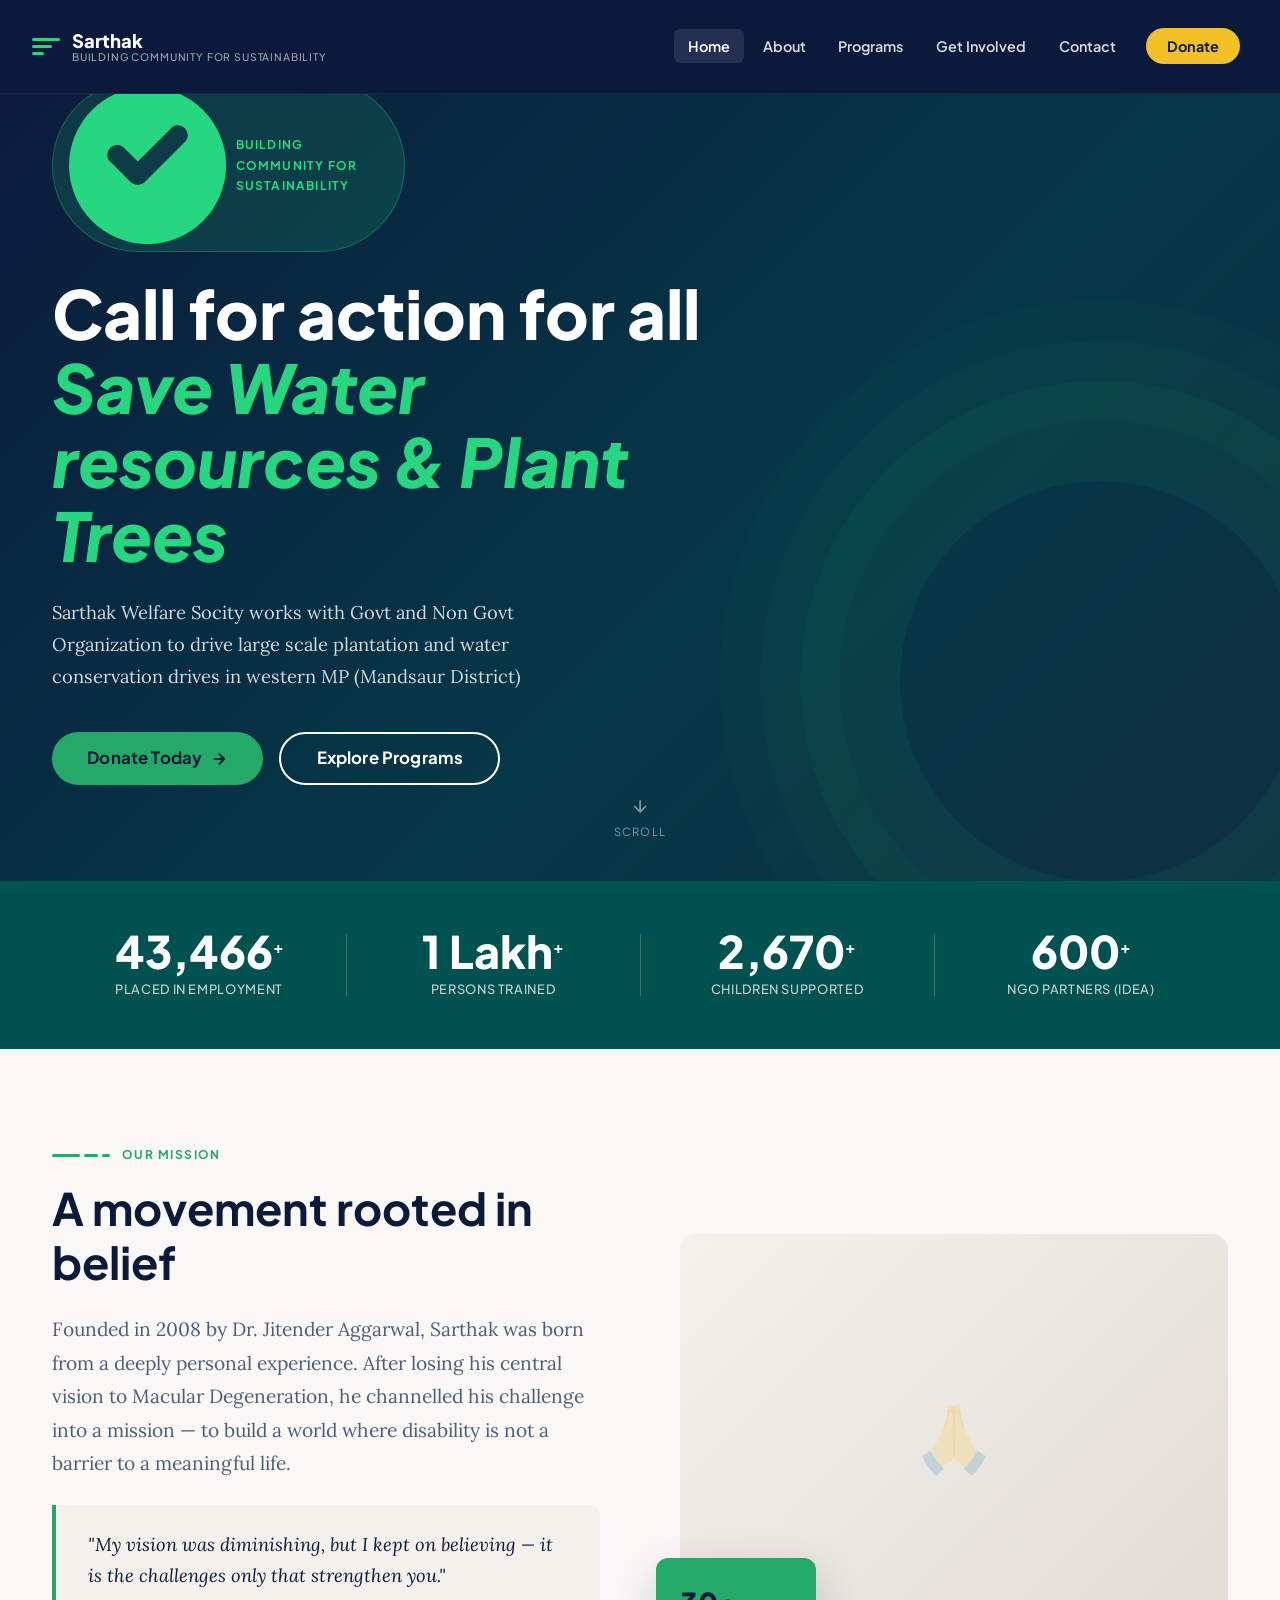
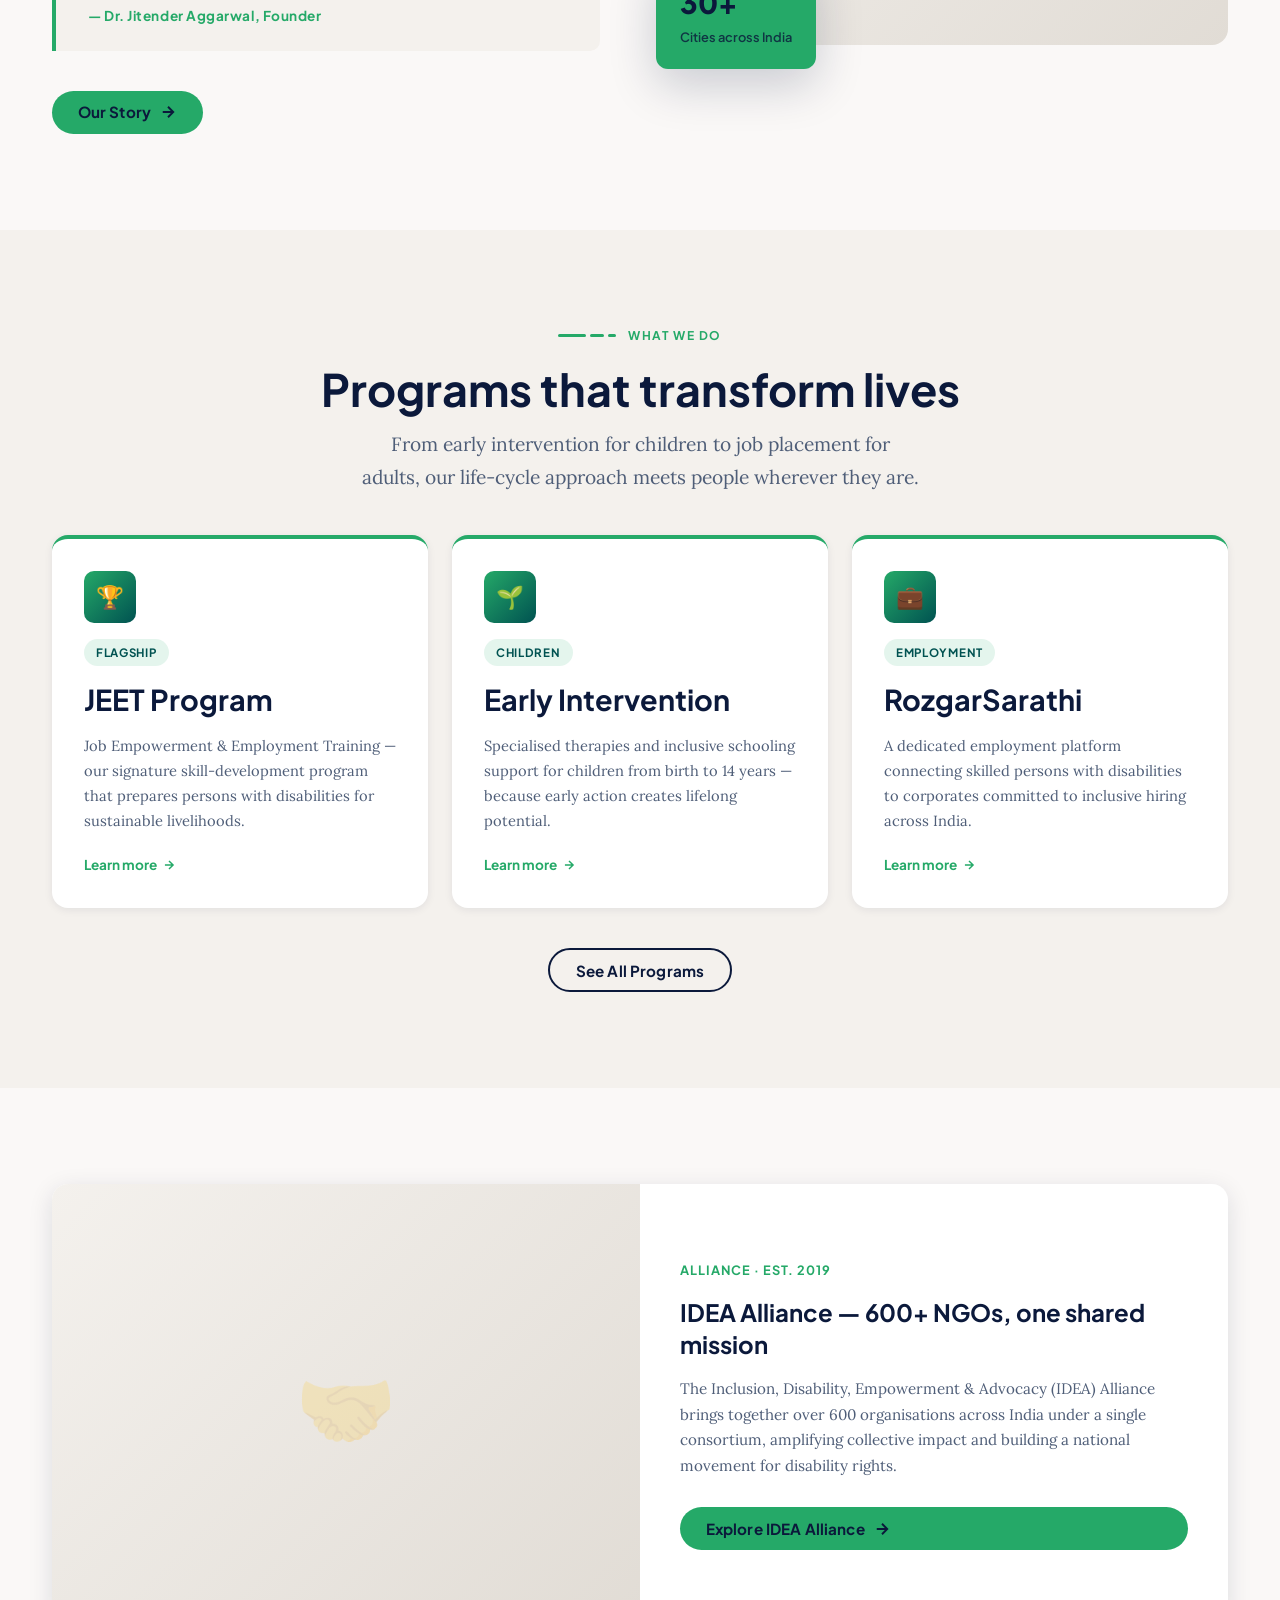
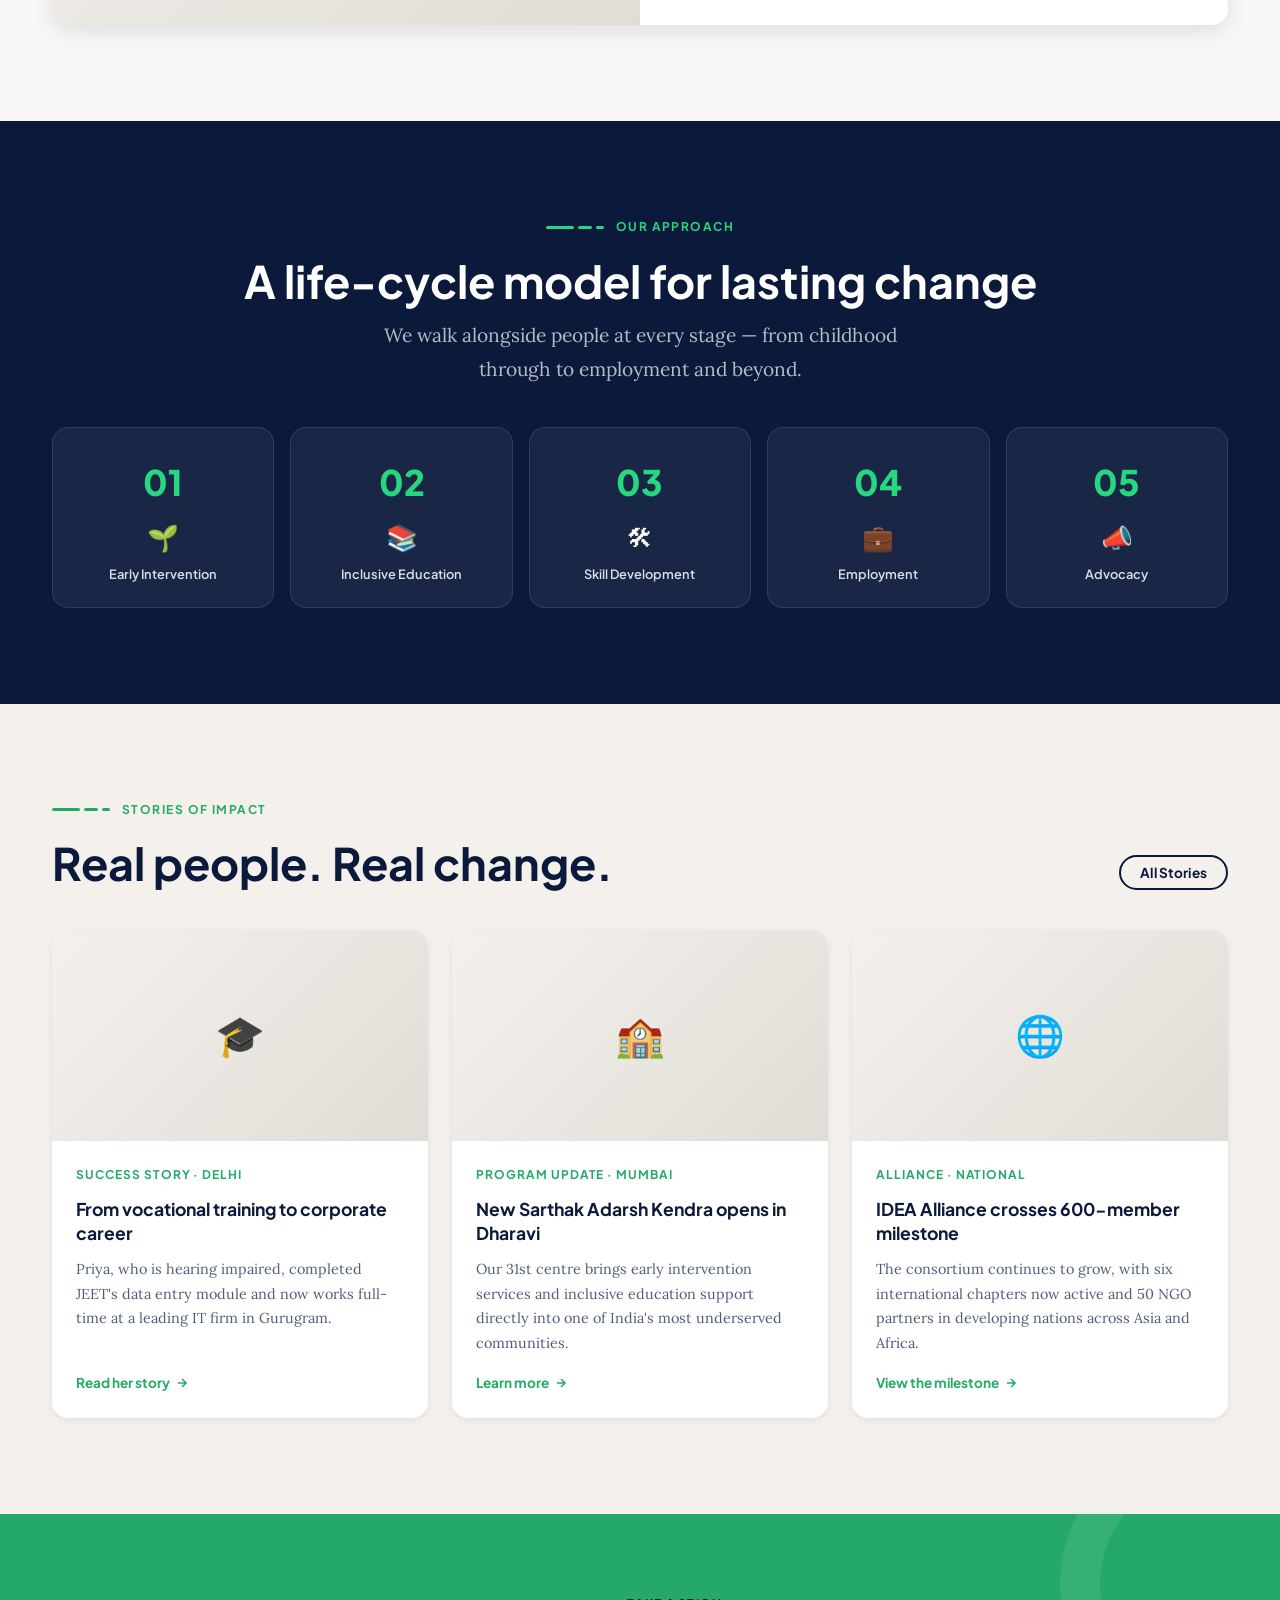
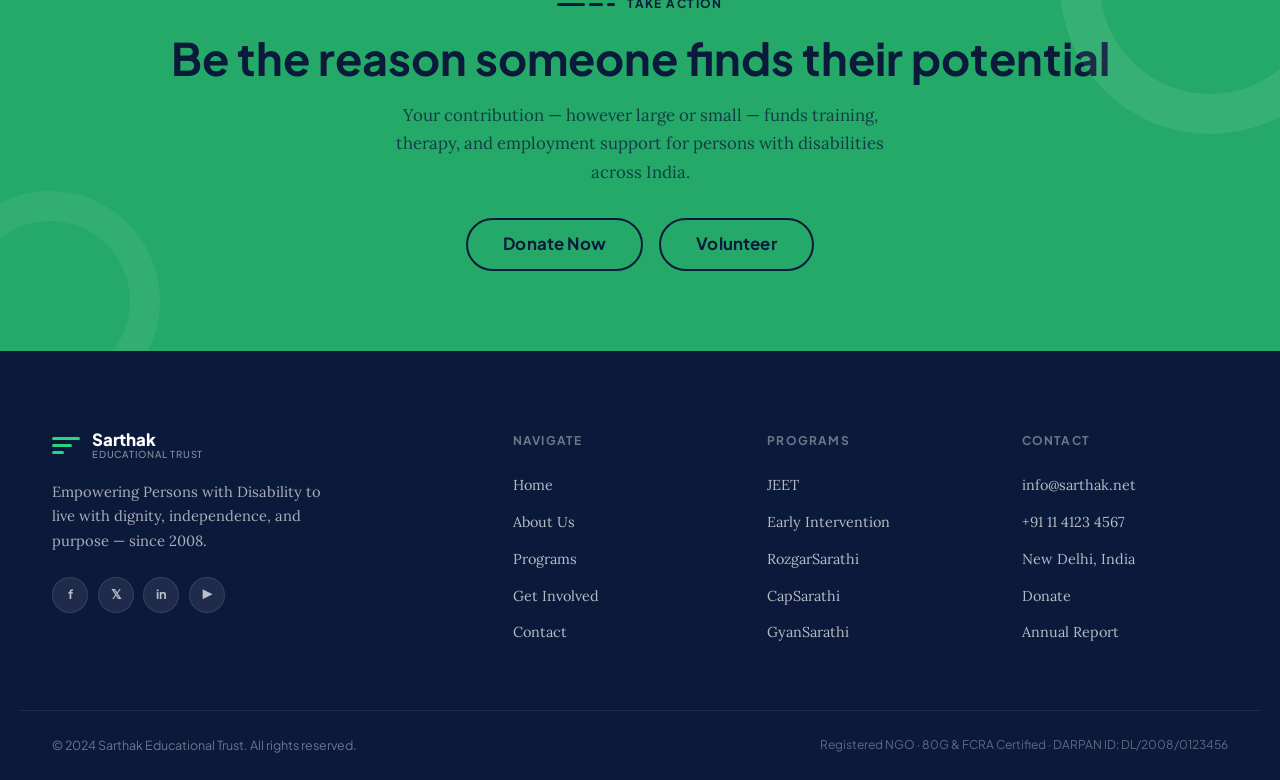
==== index.html @ f3a006eb "Add files via upload" ====
<!DOCTYPE html>
<html lang="en">
<head>
  <meta charset="UTF-8" />
  <meta name="viewport" content="width=device-width, initial-scale=1.0" />
  <title>Building Community for Sustainability</title>
  <link rel="stylesheet" href="styles.css" />
</head>
<body>

<!-- ══════════════════════════════════════════════════════
     NAVIGATION
══════════════════════════════════════════════════════ -->
<nav class="nav">
  <div class="nav__inner">
    <a href="index.html" class="nav__logo">
      <div class="nav__logo-icon">
        <span></span><span></span><span></span>
      </div>
      <div class="nav__logo-text">
        Sarthak
        <small>Building Community for Sustainability</small>
      </div>
    </a>

    <ul class="nav__links">
      <li><a href="index.html" class="active">Home</a></li>
      <li><a href="about.html">About</a></li>
      <li><a href="programs.html">Programs</a></li>
      <li><a href="get-involved.html">Get Involved</a></li>
      <li><a href="contact.html">Contact</a></li>
      <li><a href="get-involved.html" class="nav__donate">Donate</a></li>
    </ul>

    <button class="nav__toggle" id="nav-toggle" aria-label="Open menu">
      <span></span><span></span><span></span>
    </button>
  </div>
</nav>

<!-- Mobile drawer -->
<div class="nav__drawer" id="nav-drawer">
  <a href="index.html">Home</a>
  <a href="about.html">About</a>
  <a href="programs.html">Programs</a>
  <a href="get-involved.html">Get Involved</a>
  <a href="contact.html">Contact</a>
  <a href="get-involved.html" class="btn--yellow btn">Donate Now</a>
</div>

<!-- ══════════════════════════════════════════════════════
     HERO
══════════════════════════════════════════════════════ -->
<section class="hero">
  <div class="hero__bg" style="background-image: url('https://images.unsplash.com/photo-1509099836639-18ba1795216d?w=1600&auto=format');"></div>
  <div class="hero__overlay"></div>
  <div class="hero__topo"></div>

  <div class="hero__content">
    <div class="hero__eyebrow">
      <svg viewBox="0 0 16 16" fill="currentColor"><path d="M8 0a8 8 0 100 16A8 8 0 008 0zm3.7 5.7l-4 4a1 1 0 01-1.4 0l-2-2a1 1 0 111.4-1.4L7 7.6l3.3-3.3a1 1 0 111.4 1.4z"/></svg>
      Building Community for Sustainability
    </div>
    <h1 class="hero__title">
      Call for action for all 
      <em>Save Water resources &amp; Plant Trees</em>
    </h1>
    <p class="hero__sub">
      Sarthak Welfare Socity works with Govt and Non Govt Organization to drive large scale plantation and water conservation drives in western MP (Mandsaur District) 
    </p>
    <div class="hero__actions">
      <a href="get-involved.html" class="btn btn--green btn--lg">
        Donate Today
        <svg viewBox="0 0 24 24" fill="none" stroke="currentColor" stroke-width="2.5"><path d="M5 12h14M12 5l7 7-7 7"/></svg>
      </a>
      <a href="programs.html" class="btn btn--outline btn--lg">Explore Programs</a>
    </div>
  </div>

  <div class="hero__scroll">
    <svg viewBox="0 0 24 24" fill="none" stroke="currentColor" stroke-width="2"><path d="M12 5v14M5 12l7 7 7-7"/></svg>
    Scroll
  </div>
</section>

<!-- ══════════════════════════════════════════════════════
     STATS BAR
══════════════════════════════════════════════════════ -->
<div class="stats-bar">
  <div class="stats-bar__inner">
    <div class="stat">
      <div class="stat__num">43,466<sup>+</sup></div>
      <div class="stat__label">Placed in Employment</div>
    </div>
    <div class="stat">
      <div class="stat__num">1 Lakh<sup>+</sup></div>
      <div class="stat__label">Persons Trained</div>
    </div>
    <div class="stat">
      <div class="stat__num">2,670<sup>+</sup></div>
      <div class="stat__label">Children Supported</div>
    </div>
    <div class="stat">
      <div class="stat__num">600<sup>+</sup></div>
      <div class="stat__label">NGO Partners (IDEA)</div>
    </div>
  </div>
</div>

<!-- ══════════════════════════════════════════════════════
     MISSION INTRO
══════════════════════════════════════════════════════ -->
<section class="section section--cream">
  <div class="container">
    <div style="display:grid; grid-template-columns: 1fr 1fr; gap: 5rem; align-items: center;">
      <div>
        <div class="sec-label">
          <div class="sec-label__line"><span></span><span></span><span></span></div>
          <span class="sec-label__text">Our Mission</span>
        </div>
        <h2>A movement rooted in belief</h2>
        <p class="lead mt-md">
          Founded in 2008 by Dr. Jitender Aggarwal, Sarthak was born from a deeply personal experience. After losing his central vision to Macular Degeneration, he channelled his challenge into a mission — to build a world where disability is not a barrier to a meaningful life.
        </p>
        <blockquote class="blockquote mt-md">
          "My vision was diminishing, but I kept on believing — it is the challenges only that strengthen you."
          <cite>— Dr. Jitender Aggarwal, Founder</cite>
        </blockquote>
        <a href="about.html" class="btn btn--green mt-lg">
          Our Story
          <svg viewBox="0 0 24 24" fill="none" stroke="currentColor" stroke-width="2.5"><path d="M5 12h14M12 5l7 7-7 7"/></svg>
        </a>
      </div>

      <div style="position:relative;">
        <div class="img-placeholder" style="aspect-ratio:4/3; border-radius:16px; font-size:4rem;">🙏</div>
        <div style="position:absolute; bottom:-1.5rem; left:-1.5rem; background:var(--green); border-radius:12px; padding:1.25rem 1.5rem; box-shadow:var(--shadow-lg); max-width:220px;">
          <div style="font-family:var(--font-head); font-size:1.8rem; font-weight:800; color:var(--navy);">30+</div>
          <div style="font-family:var(--font-head); font-size:.8rem; font-weight:600; color:var(--navy); opacity:.8;">Cities across India</div>
        </div>
      </div>
    </div>
  </div>
</section>

<!-- ══════════════════════════════════════════════════════
     FEATURED PROGRAMS
══════════════════════════════════════════════════════ -->
<section class="section section--warm">
  <div class="container">
    <div class="text-center mb-lg">
      <div class="sec-label" style="justify-content:center;">
        <div class="sec-label__line"><span></span><span></span><span></span></div>
        <span class="sec-label__text">What We Do</span>
      </div>
      <h2>Programs that transform lives</h2>
      <p class="lead mt-sm" style="max-width:560px; margin-inline:auto;">
        From early intervention for children to job placement for adults, our life-cycle approach meets people wherever they are.
      </p>
    </div>

    <div class="card-grid">
      <div class="prog-card">
        <div class="prog-card__icon">🏆</div>
        <div class="prog-card__tag">Flagship</div>
        <h3>JEET Program</h3>
        <p style="font-size:.92rem; color:var(--text-muted);">Job Empowerment &amp; Employment Training — our signature skill-development program that prepares persons with disabilities for sustainable livelihoods.</p>
        <a href="programs.html#jeet" class="card__link">
          Learn more
          <svg viewBox="0 0 24 24" fill="none" stroke="currentColor" stroke-width="2.5"><path d="M5 12h14M12 5l7 7-7 7"/></svg>
        </a>
      </div>

      <div class="prog-card">
        <div class="prog-card__icon">🌱</div>
        <div class="prog-card__tag">Children</div>
        <h3>Early Intervention</h3>
        <p style="font-size:.92rem; color:var(--text-muted);">Specialised therapies and inclusive schooling support for children from birth to 14 years — because early action creates lifelong potential.</p>
        <a href="programs.html#early" class="card__link">
          Learn more
          <svg viewBox="0 0 24 24" fill="none" stroke="currentColor" stroke-width="2.5"><path d="M5 12h14M12 5l7 7-7 7"/></svg>
        </a>
      </div>

      <div class="prog-card">
        <div class="prog-card__icon">💼</div>
        <div class="prog-card__tag">Employment</div>
        <h3>RozgarSarathi</h3>
        <p style="font-size:.92rem; color:var(--text-muted);">A dedicated employment platform connecting skilled persons with disabilities to corporates committed to inclusive hiring across India.</p>
        <a href="programs.html#rozgar" class="card__link">
          Learn more
          <svg viewBox="0 0 24 24" fill="none" stroke="currentColor" stroke-width="2.5"><path d="M5 12h14M12 5l7 7-7 7"/></svg>
        </a>
      </div>
    </div>

    <div class="text-center mt-lg">
      <a href="programs.html" class="btn btn--outline-navy">See All Programs</a>
    </div>
  </div>
</section>

<!-- ══════════════════════════════════════════════════════
     FEATURE ARTICLE — IDEA ALLIANCE
══════════════════════════════════════════════════════ -->
<section class="section section--cream">
  <div class="container">
    <div class="article-feat">
      <div class="img-placeholder article-feat__img" style="min-height:320px; font-size:5rem;">🤝</div>
      <div class="article-feat__body">
        <div class="article-feat__date">Alliance · Est. 2019</div>
        <h2 class="article-feat__title">IDEA Alliance — 600+ NGOs, one shared mission</h2>
        <p class="article-feat__excerpt">The Inclusion, Disability, Empowerment &amp; Advocacy (IDEA) Alliance brings together over 600 organisations across India under a single consortium, amplifying collective impact and building a national movement for disability rights.</p>
        <a href="about.html#idea" class="btn btn--green mt-sm">
          Explore IDEA Alliance
          <svg viewBox="0 0 24 24" fill="none" stroke="currentColor" stroke-width="2.5"><path d="M5 12h14M12 5l7 7-7 7"/></svg>
        </a>
      </div>
    </div>
  </div>
</section>

<!-- ══════════════════════════════════════════════════════
     IMPACT PILLARS (dark navy)
══════════════════════════════════════════════════════ -->
<section class="section section--navy">
  <div class="container">
    <div class="text-center mb-lg">
      <div class="sec-label" style="justify-content:center;">
        <div class="sec-label__line"><span></span><span></span><span></span></div>
        <span class="sec-label__text">Our Approach</span>
      </div>
      <h2 style="color:var(--white);">A life-cycle model for lasting change</h2>
      <p class="lead mt-sm" style="color:rgba(255,255,255,.7); max-width:560px; margin-inline:auto;">We walk alongside people at every stage — from childhood through to employment and beyond.</p>
    </div>

    <div class="pillar-grid">
      <div class="pillar">
        <div class="pillar__num">01</div>
        <div style="font-size:1.6rem; margin:.3rem 0;">🌱</div>
        <div class="pillar__label">Early Intervention</div>
      </div>
      <div class="pillar">
        <div class="pillar__num">02</div>
        <div style="font-size:1.6rem; margin:.3rem 0;">📚</div>
        <div class="pillar__label">Inclusive Education</div>
      </div>
      <div class="pillar">
        <div class="pillar__num">03</div>
        <div style="font-size:1.6rem; margin:.3rem 0;">🛠</div>
        <div class="pillar__label">Skill Development</div>
      </div>
      <div class="pillar">
        <div class="pillar__num">04</div>
        <div style="font-size:1.6rem; margin:.3rem 0;">💼</div>
        <div class="pillar__label">Employment</div>
      </div>
      <div class="pillar">
        <div class="pillar__num">05</div>
        <div style="font-size:1.6rem; margin:.3rem 0;">📣</div>
        <div class="pillar__label">Advocacy</div>
      </div>
    </div>
  </div>
</section>

<!-- ══════════════════════════════════════════════════════
     STORIES
══════════════════════════════════════════════════════ -->
<section class="section section--warm">
  <div class="container">
    <div style="display:flex; align-items:flex-end; justify-content:space-between; gap:1rem; flex-wrap:wrap; margin-bottom:2.5rem;">
      <div>
        <div class="sec-label">
          <div class="sec-label__line"><span></span><span></span><span></span></div>
          <span class="sec-label__text">Stories of Impact</span>
        </div>
        <h2>Real people. Real change.</h2>
      </div>
      <a href="#" class="btn btn--outline-navy btn--sm">All Stories</a>
    </div>

    <div class="card-grid">
      <article class="card">
        <div class="card__img--placeholder card__img">🎓</div>
        <div class="card__body">
          <div class="card__date">Success Story · Delhi</div>
          <h3 class="card__title">From vocational training to corporate career</h3>
          <p class="card__excerpt">Priya, who is hearing impaired, completed JEET's data entry module and now works full-time at a leading IT firm in Gurugram.</p>
          <a href="#" class="card__link">Read her story <svg viewBox="0 0 24 24" fill="none" stroke="currentColor" stroke-width="2.5"><path d="M5 12h14M12 5l7 7-7 7"/></svg></a>
        </div>
      </article>

      <article class="card">
        <div class="card__img--placeholder card__img">🏫</div>
        <div class="card__body">
          <div class="card__date">Program Update · Mumbai</div>
          <h3 class="card__title">New Sarthak Adarsh Kendra opens in Dharavi</h3>
          <p class="card__excerpt">Our 31st centre brings early intervention services and inclusive education support directly into one of India's most underserved communities.</p>
          <a href="#" class="card__link">Learn more <svg viewBox="0 0 24 24" fill="none" stroke="currentColor" stroke-width="2.5"><path d="M5 12h14M12 5l7 7-7 7"/></svg></a>
        </div>
      </article>

      <article class="card">
        <div class="card__img--placeholder card__img">🌐</div>
        <div class="card__body">
          <div class="card__date">Alliance · National</div>
          <h3 class="card__title">IDEA Alliance crosses 600-member milestone</h3>
          <p class="card__excerpt">The consortium continues to grow, with six international chapters now active and 50 NGO partners in developing nations across Asia and Africa.</p>
          <a href="#" class="card__link">View the milestone <svg viewBox="0 0 24 24" fill="none" stroke="currentColor" stroke-width="2.5"><path d="M5 12h14M12 5l7 7-7 7"/></svg></a>
        </div>
      </article>
    </div>
  </div>
</section>

<!-- ══════════════════════════════════════════════════════
     CTA BAND
══════════════════════════════════════════════════════ -->
<section class="cta-band">
  <div class="container text-center">
    <div class="sec-label" style="justify-content:center; margin-bottom:1rem;">
      <div class="sec-label__line"><span style="background:var(--navy);"></span><span style="background:var(--navy);"></span><span style="background:var(--navy);"></span></div>
      <span class="sec-label__text" style="color:var(--navy);">Take Action</span>
    </div>
    <h2>Be the reason someone finds their potential</h2>
    <p>Your contribution — however large or small — funds training, therapy, and employment support for persons with disabilities across India.</p>
    <div style="display:flex; gap:1rem; justify-content:center; flex-wrap:wrap; margin-top:2rem;">
      <a href="get-involved.html" class="btn btn--outline-navy btn--lg">Donate Now</a>
      <a href="get-involved.html#volunteer" class="btn btn--outline-navy btn--lg">Volunteer</a>
    </div>
  </div>
</section>

<!-- ══════════════════════════════════════════════════════
     FOOTER
══════════════════════════════════════════════════════ -->
<footer class="footer">
  <div class="footer__grid">
    <div class="footer__brand">
      <div class="footer__brand-logo">
        <div class="icon"><span></span><span></span><span></span></div>
        <div class="name">Sarthak <small>Educational Trust</small></div>
      </div>
      <p class="footer__tagline">Empowering Persons with Disability to live with dignity, independence, and purpose — since 2008.</p>
      <div class="footer__socials">
        <a href="#" class="footer__social" aria-label="Facebook">f</a>
        <a href="#" class="footer__social" aria-label="Twitter">𝕏</a>
        <a href="#" class="footer__social" aria-label="Instagram">in</a>
        <a href="#" class="footer__social" aria-label="YouTube">▶</a>
      </div>
    </div>
    <div>
      <div class="footer__col-title">Navigate</div>
      <ul class="footer__links">
        <li><a href="index.html">Home</a></li>
        <li><a href="about.html">About Us</a></li>
        <li><a href="programs.html">Programs</a></li>
        <li><a href="get-involved.html">Get Involved</a></li>
        <li><a href="contact.html">Contact</a></li>
      </ul>
    </div>
    <div>
      <div class="footer__col-title">Programs</div>
      <ul class="footer__links">
        <li><a href="programs.html#jeet">JEET</a></li>
        <li><a href="programs.html#early">Early Intervention</a></li>
        <li><a href="programs.html#rozgar">RozgarSarathi</a></li>
        <li><a href="programs.html#cap">CapSarathi</a></li>
        <li><a href="programs.html#gyan">GyanSarathi</a></li>
      </ul>
    </div>
    <div>
      <div class="footer__col-title">Contact</div>
      <ul class="footer__links">
        <li><a href="mailto:info@sarthak.net">info@sarthak.net</a></li>
        <li><a href="tel:+911141234567">+91 11 4123 4567</a></li>
        <li><a href="#">New Delhi, India</a></li>
        <li><a href="get-involved.html">Donate</a></li>
        <li><a href="#">Annual Report</a></li>
      </ul>
    </div>
  </div>
  <div class="footer__bottom">
    <div class="footer__copy">© 2024 Sarthak Educational Trust. All rights reserved.</div>
    <div class="footer__reg">Registered NGO · 80G &amp; FCRA Certified · DARPAN ID: DL/2008/0123456</div>
  </div>
</footer>

<button id="scroll-top" aria-label="Scroll to top">
  <svg viewBox="0 0 24 24" fill="none" stroke="currentColor" stroke-width="2.5"><path d="M12 19V5M5 12l7-7 7 7"/></svg>
</button>

<script>
  const toggle = document.getElementById('nav-toggle');
  const drawer = document.getElementById('nav-drawer');
  toggle.addEventListener('click', () => drawer.classList.toggle('open'));

  const scrollBtn = document.getElementById('scroll-top');
  window.addEventListener('scroll', () => scrollBtn.classList.toggle('visible', window.scrollY > 400));
  scrollBtn.addEventListener('click', () => window.scrollTo({ top: 0, behavior: 'smooth' }));

  document.querySelectorAll('.amount-chip').forEach(chip => {
    chip.addEventListener('click', () => {
      document.querySelectorAll('.amount-chip').forEach(c => c.classList.remove('active'));
      chip.classList.add('active');
    });
  });
  document.querySelectorAll('.accordion__trigger').forEach(trigger => {
    trigger.addEventListener('click', () => {
      const body = trigger.nextElementSibling;
      trigger.classList.toggle('open');
      body.classList.toggle('open');
    });
  });
</script>
</body>
</html>
---- styles.css ----
/* ================================================================
   SARTHAK — GLOBAL STYLESHEET
   Visual identity captured from americanforests.org (live extraction)
   Exact hex values, typography, spacing, and component patterns.
================================================================ */

@import url('https://fonts.googleapis.com/css2?family=Plus+Jakarta+Sans:ital,wght@0,300;0,400;0,500;0,600;0,700;0,800;1,400&family=Lora:ital,wght@0,400;0,500;0,600;1,400;1,500&display=swap');

/* ── Design tokens ───────────────────────────────────────────── */
:root {
  --navy:         #0B193B;   /* nav bg, headings, footer */
  --navy-90:      rgba(11,25,59,.9);
  --navy-60:      rgba(11,25,59,.6);
  --teal:         #005251;   /* section accents */
  --green:        #25A968;   /* primary CTA buttons */
  --green-bright: #26D780;   /* logo chevrons, accent lines */
  --green-dark:   #1a8050;
  --yellow:       #F2C127;   /* Donate/highlight button */
  --yellow-dark:  #d9a91e;
  --cream:        #FAF8F7;   /* page background */
  --cream-warm:   #F4F1ED;   /* alternate section bg */
  --gray-warm:    #E1DCD5;   /* borders, dividers */
  --white:        #FFFFFF;
  --text:         #0B193B;
  --text-muted:   #4f5e78;

  --font-head: 'Plus Jakarta Sans', sans-serif;
  --font-body: 'Lora', serif;

  --nav-h:   94px;
  --max-w:   1240px;
  --r-pill:  9999px;
  --r-lg:    16px;
  --r-md:    10px;
  --r-sm:    6px;

  --shadow-sm: 0 2px 8px rgba(11,25,59,.08);
  --shadow-md: 0 6px 24px rgba(11,25,59,.12);
  --shadow-lg: 0 16px 48px rgba(11,25,59,.20);

  --ease: all .22s ease;
}

/* ── Reset ───────────────────────────────────────────────────── */
*, *::before, *::after { box-sizing: border-box; margin: 0; padding: 0; }
html { scroll-behavior: smooth; font-size: 16px; }
body {
  font-family: var(--font-body);
  background: var(--cream);
  color: var(--text);
  line-height: 1.7;
  overflow-x: hidden;
}
img { display: block; max-width: 100%; height: auto; }
a { color: inherit; text-decoration: none; }
ul { list-style: none; }
button { cursor: pointer; border: none; background: none; font-family: inherit; }

/* ── Typography ──────────────────────────────────────────────── */
h1,h2,h3,h4,h5,h6 {
  font-family: var(--font-head);
  font-weight: 700;
  line-height: 1.2;
  color: var(--navy);
}
h1 { font-size: clamp(2.2rem, 5vw, 3.8rem); }
h2 { font-size: clamp(1.8rem, 3.5vw, 2.8rem); }
h3 { font-size: clamp(1.3rem, 2.5vw, 1.8rem); }
h4 { font-size: 1.2rem; }
p  { font-size: 1.05rem; }

.lead {
  font-family: var(--font-body);
  font-size: 1.2rem;
  line-height: 1.75;
  color: var(--text-muted);
}

/* ── Layout helpers ──────────────────────────────────────────── */
.container {
  width: 100%;
  max-width: var(--max-w);
  margin-inline: auto;
  padding-inline: 2rem;
}
.section { padding-block: 6rem; }
.section--cream  { background: var(--cream); }
.section--warm   { background: var(--cream-warm); }
.section--navy   { background: var(--navy); color: var(--white); }
.section--teal   { background: var(--teal); color: var(--white); }

/* ── Section heading (americanforests.org signature style) ────── */
.sec-label {
  display: flex;
  align-items: center;
  gap: .75rem;
  margin-bottom: 1rem;
}
.sec-label__line {
  display: flex;
  align-items: center;
  gap: 4px;
}
.sec-label__line span {
  display: block;
  height: 3px;
  border-radius: 2px;
  background: var(--green);
}
.sec-label__line span:nth-child(1) { width: 28px; }
.sec-label__line span:nth-child(2) { width: 14px; }
.sec-label__line span:nth-child(3) { width: 8px;  }
.sec-label__icon {
  width: 20px;
  height: 20px;
  flex-shrink: 0;
}
.sec-label__text {
  font-family: var(--font-head);
  font-size: .75rem;
  font-weight: 700;
  letter-spacing: .12em;
  text-transform: uppercase;
  color: var(--green);
}
.section--navy .sec-label__text,
.section--teal .sec-label__text { color: var(--green-bright); }
.section--navy .sec-label__line span,
.section--teal .sec-label__line span { background: var(--green-bright); }

/* ── Buttons ─────────────────────────────────────────────────── */
.btn {
  display: inline-flex;
  align-items: center;
  gap: .5rem;
  padding: .78rem 1.6rem;
  border-radius: var(--r-pill);
  font-family: var(--font-head);
  font-size: .95rem;
  font-weight: 700;
  line-height: 1;
  letter-spacing: .01em;
  transition: var(--ease);
  white-space: nowrap;
}
.btn--green {
  background: var(--green);
  color: var(--navy);
}
.btn--green:hover { background: var(--green-dark); color: var(--white); }

.btn--yellow {
  background: var(--yellow);
  color: var(--navy);
}
.btn--yellow:hover { background: var(--yellow-dark); }

.btn--outline {
  background: transparent;
  color: var(--white);
  border: 2px solid var(--white);
}
.btn--outline:hover { background: var(--white); color: var(--navy); }

.btn--outline-navy {
  background: transparent;
  color: var(--navy);
  border: 2px solid var(--navy);
}
.btn--outline-navy:hover { background: var(--navy); color: var(--white); }

.btn--lg { padding: 1rem 2.2rem; font-size: 1.05rem; }
.btn--sm { padding: .55rem 1.2rem; font-size: .85rem; }

.btn svg { width: 18px; height: 18px; flex-shrink: 0; }

/* ── Navigation ──────────────────────────────────────────────── */
.nav {
  position: fixed;
  top: 0; left: 0; right: 0;
  z-index: 1000;
  background: var(--navy);
  height: var(--nav-h);
  display: flex;
  align-items: center;
  padding: 0 2.5rem 0 2rem;
  border-bottom: 1px solid rgba(255,255,255,.06);
}
.nav__inner {
  display: flex;
  align-items: center;
  justify-content: space-between;
  width: 100%;
  max-width: var(--max-w);
  margin-inline: auto;
}
/* Logo */
.nav__logo {
  display: flex;
  align-items: center;
  gap: .75rem;
  text-decoration: none;
}
.nav__logo-icon {
  display: flex;
  flex-direction: column;
  gap: 4px;
}
.nav__logo-icon span {
  display: block;
  height: 3px;
  background: var(--green-bright);
  border-radius: 2px;
  transition: var(--ease);
}
.nav__logo-icon span:nth-child(1) { width: 28px; }
.nav__logo-icon span:nth-child(2) { width: 20px; }
.nav__logo-icon span:nth-child(3) { width: 12px; }
.nav__logo:hover .nav__logo-icon span { background: var(--yellow); }
.nav__logo-text {
  font-family: var(--font-head);
  font-weight: 800;
  font-size: 1.15rem;
  color: var(--white);
  line-height: 1.1;
}
.nav__logo-text small {
  display: block;
  font-size: .65rem;
  font-weight: 500;
  letter-spacing: .08em;
  text-transform: uppercase;
  color: rgba(255,255,255,.6);
}
/* Nav links */
.nav__links {
  display: flex;
  align-items: center;
  gap: .25rem;
}
.nav__links a {
  font-family: var(--font-head);
  font-size: .9rem;
  font-weight: 600;
  color: rgba(255,255,255,.85);
  padding: .5rem .9rem;
  border-radius: var(--r-sm);
  transition: var(--ease);
}
.nav__links a:hover,
.nav__links a.active { color: var(--white); background: rgba(255,255,255,.1); }

.nav__donate {
  background: var(--yellow) !important;
  color: var(--navy) !important;
  border-radius: var(--r-pill) !important;
  padding: .55rem 1.3rem !important;
  font-weight: 700 !important;
  margin-left: .75rem;
}
.nav__donate:hover { background: var(--yellow-dark) !important; }

/* Hamburger */
.nav__toggle {
  display: none;
  flex-direction: column;
  gap: 5px;
  padding: .5rem;
  cursor: pointer;
}
.nav__toggle span {
  display: block;
  width: 24px; height: 2px;
  background: var(--white);
  border-radius: 2px;
  transition: var(--ease);
}

/* Mobile nav drawer */
.nav__drawer {
  display: none;
  position: fixed;
  top: var(--nav-h); left: 0; right: 0; bottom: 0;
  background: var(--navy);
  padding: 2rem;
  flex-direction: column;
  gap: .5rem;
  z-index: 999;
  overflow-y: auto;
}
.nav__drawer.open { display: flex; }
.nav__drawer a {
  font-family: var(--font-head);
  font-size: 1.1rem;
  font-weight: 600;
  color: rgba(255,255,255,.85);
  padding: .85rem 1rem;
  border-radius: var(--r-md);
  border-bottom: 1px solid rgba(255,255,255,.08);
  transition: var(--ease);
}
.nav__drawer a:hover { color: var(--white); background: rgba(255,255,255,.08); }
.nav__drawer .btn--yellow { margin-top: 1rem; text-align: center; justify-content: center; }

/* Page offset for fixed nav */
.page-top { padding-top: var(--nav-h); }

/* ── Hero ────────────────────────────────────────────────────── */
.hero {
  position: relative;
  min-height: 92vh;
  display: flex;
  align-items: center;
  overflow: hidden;
  background: var(--navy);
}
.hero__bg {
  position: absolute;
  inset: 0;
  background-size: cover;
  background-position: center;
  opacity: .45;
}
.hero__overlay {
  position: absolute;
  inset: 0;
  background: linear-gradient(
    135deg,
    rgba(11,25,59,.92) 0%,
    rgba(0,82,81,.55) 60%,
    rgba(37,169,104,.15) 100%
  );
}
/* Topographic decoration */
.hero__topo {
  position: absolute;
  bottom: -60px; right: -80px;
  width: 520px; height: 520px;
  border-radius: 50%;
  background: transparent;
  border: 60px solid rgba(38,215,128,.06);
  box-shadow:
    0 0 0 40px rgba(38,215,128,.04),
    0 0 0 80px rgba(38,215,128,.025),
    0 0 0 120px rgba(38,215,128,.015);
  pointer-events: none;
}
.hero__content {
  position: relative;
  z-index: 2;
  width: 100%;
  max-width: var(--max-w);
  margin-inline: auto;
  padding: 5rem 2rem 6rem;
}
.hero__eyebrow {
  display: inline-flex;
  align-items: center;
  gap: .6rem;
  background: rgba(38,215,128,.15);
  border: 1px solid rgba(38,215,128,.3);
  border-radius: var(--r-pill);
  padding: .4rem 1rem;
  font-family: var(--font-head);
  font-size: .75rem;
  font-weight: 700;
  letter-spacing: .1em;
  text-transform: uppercase;
  color: var(--green-bright);
  margin-bottom: 1.5rem;
}
.hero__title {
  font-size: clamp(2.4rem, 6vw, 4.2rem);
  font-weight: 800;
  color: var(--white);
  line-height: 1.1;
  max-width: 680px;
  margin-bottom: 1.5rem;
}
.hero__title em {
  font-style: italic;
  color: var(--green-bright);
}
.hero__sub {
  font-family: var(--font-body);
  font-size: 1.15rem;
  color: rgba(255,255,255,.82);
  max-width: 520px;
  line-height: 1.75;
  margin-bottom: 2.5rem;
}
.hero__actions { display: flex; gap: 1rem; flex-wrap: wrap; }
.hero__scroll {
  position: absolute;
  bottom: 2.5rem; left: 50%;
  transform: translateX(-50%);
  z-index: 2;
  display: flex;
  flex-direction: column;
  align-items: center;
  gap: .4rem;
  color: rgba(255,255,255,.5);
  font-family: var(--font-head);
  font-size: .7rem;
  letter-spacing: .1em;
  text-transform: uppercase;
  animation: bounce 2s infinite;
}
.hero__scroll svg { width: 20px; height: 20px; }
@keyframes bounce {
  0%,100% { transform: translateX(-50%) translateY(0); }
  50%      { transform: translateX(-50%) translateY(6px); }
}

/* ── Stats bar ───────────────────────────────────────────────── */
.stats-bar {
  background: var(--teal);
  padding: 2rem 0;
}
.stats-bar__inner {
  display: grid;
  grid-template-columns: repeat(4, 1fr);
  gap: 0;
  max-width: var(--max-w);
  margin-inline: auto;
  padding-inline: 2rem;
}
.stat {
  text-align: center;
  padding: 1rem;
  position: relative;
}
.stat + .stat::before {
  content: '';
  position: absolute;
  left: 0; top: 20%; bottom: 20%;
  width: 1px;
  background: rgba(255,255,255,.2);
}
.stat__num {
  font-family: var(--font-head);
  font-size: clamp(2rem, 4vw, 2.8rem);
  font-weight: 800;
  color: var(--white);
  line-height: 1;
}
.stat__num sup {
  font-size: 1rem;
  font-weight: 700;
  vertical-align: super;
}
.stat__label {
  font-family: var(--font-head);
  font-size: .8rem;
  font-weight: 500;
  letter-spacing: .05em;
  text-transform: uppercase;
  color: rgba(255,255,255,.75);
  margin-top: .35rem;
}

/* ── Feature / two-column article ───────────────────────────── */
.article-feat {
  display: grid;
  grid-template-columns: 1fr 1fr;
  gap: 0;
  border-radius: var(--r-lg);
  overflow: hidden;
  box-shadow: var(--shadow-md);
  background: var(--white);
}
.article-feat--flip { direction: rtl; }
.article-feat--flip > * { direction: ltr; }
.article-feat__img {
  aspect-ratio: 4/3;
  object-fit: cover;
  width: 100%;
  height: 100%;
}
.article-feat__body {
  padding: 3rem 2.5rem;
  display: flex;
  flex-direction: column;
  justify-content: center;
  gap: 1rem;
}
.article-feat__date {
  font-family: var(--font-head);
  font-size: .8rem;
  font-weight: 700;
  letter-spacing: .08em;
  text-transform: uppercase;
  color: var(--green);
}
.article-feat__title {
  font-size: 1.5rem;
  font-weight: 700;
  line-height: 1.3;
}
.article-feat__excerpt { color: var(--text-muted); font-size: .95rem; }

/* ── Card grid ───────────────────────────────────────────────── */
.card-grid {
  display: grid;
  grid-template-columns: repeat(auto-fill, minmax(300px, 1fr));
  gap: 1.5rem;
}
.card {
  background: var(--white);
  border-radius: var(--r-lg);
  overflow: hidden;
  box-shadow: var(--shadow-sm);
  transition: var(--ease);
  display: flex;
  flex-direction: column;
}
.card:hover { transform: translateY(-4px); box-shadow: var(--shadow-md); }
.card__img {
  width: 100%;
  aspect-ratio: 16/9;
  object-fit: cover;
  background: var(--cream-warm);
}
.card__img--placeholder {
  aspect-ratio: 16/9;
  background: linear-gradient(135deg, var(--cream-warm) 0%, var(--gray-warm) 100%);
  display: flex;
  align-items: center;
  justify-content: center;
  color: var(--text-muted);
  font-size: 2.5rem;
}
.card__body { padding: 1.5rem; flex: 1; display: flex; flex-direction: column; gap: .75rem; }
.card__date {
  font-family: var(--font-head);
  font-size: .75rem;
  font-weight: 700;
  letter-spacing: .08em;
  text-transform: uppercase;
  color: var(--green);
}
.card__title { font-size: 1.1rem; font-weight: 700; line-height: 1.35; }
.card__excerpt { font-size: .9rem; color: var(--text-muted); flex: 1; }
.card__link {
  font-family: var(--font-head);
  font-size: .85rem;
  font-weight: 700;
  color: var(--green);
  display: inline-flex;
  align-items: center;
  gap: .3rem;
  margin-top: .25rem;
}
.card__link:hover { color: var(--teal); }
.card__link svg { width: 14px; height: 14px; }

/* Program card variant */
.prog-card {
  background: var(--white);
  border-radius: var(--r-lg);
  padding: 2rem;
  box-shadow: var(--shadow-sm);
  border-top: 4px solid var(--green);
  transition: var(--ease);
  display: flex;
  flex-direction: column;
  gap: 1rem;
}
.prog-card:hover { transform: translateY(-4px); box-shadow: var(--shadow-md); }
.prog-card__icon {
  width: 52px; height: 52px;
  background: linear-gradient(135deg, var(--green), var(--teal));
  border-radius: var(--r-md);
  display: flex;
  align-items: center;
  justify-content: center;
  font-size: 1.4rem;
}
.prog-card__tag {
  display: inline-block;
  padding: .25rem .75rem;
  border-radius: var(--r-pill);
  background: rgba(37,169,104,.12);
  color: var(--teal);
  font-family: var(--font-head);
  font-size: .72rem;
  font-weight: 700;
  letter-spacing: .06em;
  text-transform: uppercase;
  align-self: flex-start;
}

/* ── Impact / pillars ────────────────────────────────────────── */
.pillar-grid {
  display: grid;
  grid-template-columns: repeat(5, 1fr);
  gap: 1rem;
}
.pillar {
  text-align: center;
  padding: 1.5rem 1rem;
  border-radius: var(--r-lg);
  background: rgba(255,255,255,.06);
  border: 1px solid rgba(255,255,255,.1);
  transition: var(--ease);
}
.pillar:hover { background: rgba(255,255,255,.12); }
.pillar__num {
  font-family: var(--font-head);
  font-size: 2.2rem;
  font-weight: 800;
  color: var(--green-bright);
}
.pillar__label {
  font-family: var(--font-head);
  font-size: .8rem;
  font-weight: 600;
  color: rgba(255,255,255,.85);
  margin-top: .4rem;
  line-height: 1.3;
}

/* ── CTA band ────────────────────────────────────────────────── */
.cta-band {
  background: var(--green);
  padding: 5rem 0;
  text-align: center;
  position: relative;
  overflow: hidden;
}
.cta-band::before {
  content: '';
  position: absolute;
  top: -80px; right: -80px;
  width: 300px; height: 300px;
  border-radius: 50%;
  border: 40px solid rgba(255,255,255,.08);
  pointer-events: none;
}
.cta-band::after {
  content: '';
  position: absolute;
  bottom: -60px; left: -60px;
  width: 220px; height: 220px;
  border-radius: 50%;
  border: 30px solid rgba(255,255,255,.06);
  pointer-events: none;
}
.cta-band h2 { color: var(--navy); }
.cta-band p  { color: var(--navy); opacity: .75; max-width: 520px; margin: 1rem auto 2rem; }

/* ── Quote / pull ────────────────────────────────────────────── */
.blockquote {
  border-left: 4px solid var(--green);
  padding: 1.5rem 2rem;
  background: var(--cream-warm);
  border-radius: 0 var(--r-md) var(--r-md) 0;
  font-family: var(--font-body);
  font-style: italic;
  font-size: 1.15rem;
  color: var(--text);
  line-height: 1.7;
}
.blockquote cite {
  display: block;
  margin-top: .75rem;
  font-size: .85rem;
  font-style: normal;
  font-family: var(--font-head);
  font-weight: 700;
  color: var(--green);
  letter-spacing: .04em;
}

/* ── Team / values grid ──────────────────────────────────────── */
.values-grid {
  display: grid;
  grid-template-columns: repeat(auto-fill, minmax(220px, 1fr));
  gap: 1.5rem;
}
.value-item {
  padding: 2rem 1.5rem;
  border-radius: var(--r-lg);
  background: var(--white);
  box-shadow: var(--shadow-sm);
  text-align: center;
  border-bottom: 3px solid var(--green);
  transition: var(--ease);
}
.value-item:hover { transform: translateY(-3px); box-shadow: var(--shadow-md); }
.value-item__icon { font-size: 2rem; margin-bottom: 1rem; }
.value-item__title {
  font-family: var(--font-head);
  font-size: 1rem;
  font-weight: 700;
  color: var(--navy);
  margin-bottom: .5rem;
}
.value-item__desc { font-size: .9rem; color: var(--text-muted); }

/* ── Form ─────────────────────────────────────────────────────── */
.form-group { margin-bottom: 1.25rem; }
.form-label {
  display: block;
  font-family: var(--font-head);
  font-size: .85rem;
  font-weight: 600;
  color: var(--navy);
  margin-bottom: .4rem;
}
.form-control {
  width: 100%;
  padding: .75rem 1rem;
  border: 1.5px solid var(--gray-warm);
  border-radius: var(--r-md);
  font-family: var(--font-body);
  font-size: .95rem;
  color: var(--text);
  background: var(--white);
  outline: none;
  transition: var(--ease);
}
.form-control:focus { border-color: var(--green); box-shadow: 0 0 0 3px rgba(37,169,104,.15); }
textarea.form-control { resize: vertical; min-height: 130px; }
select.form-control { appearance: none; cursor: pointer; }

/* Donation amount chips */
.amount-chips {
  display: flex;
  flex-wrap: wrap;
  gap: .6rem;
  margin-bottom: 1rem;
}
.amount-chip {
  padding: .6rem 1.4rem;
  border-radius: var(--r-pill);
  border: 2px solid var(--gray-warm);
  font-family: var(--font-head);
  font-size: .9rem;
  font-weight: 700;
  color: var(--navy);
  background: var(--white);
  cursor: pointer;
  transition: var(--ease);
}
.amount-chip:hover,
.amount-chip.active {
  border-color: var(--green);
  background: var(--green);
  color: var(--navy);
}

/* ── Contact chips ───────────────────────────────────────────── */
.topic-chips {
  display: flex;
  flex-wrap: wrap;
  gap: .5rem;
  margin-bottom: 1rem;
}
.topic-chip {
  padding: .4rem 1rem;
  border-radius: var(--r-pill);
  border: 1.5px solid var(--gray-warm);
  font-family: var(--font-head);
  font-size: .8rem;
  font-weight: 600;
  color: var(--text-muted);
  cursor: pointer;
  transition: var(--ease);
}
.topic-chip:hover,
.topic-chip.active {
  border-color: var(--green);
  background: rgba(37,169,104,.1);
  color: var(--green);
}

/* ── Office card ─────────────────────────────────────────────── */
.office-card {
  background: var(--white);
  border-radius: var(--r-lg);
  padding: 2rem;
  box-shadow: var(--shadow-sm);
  border-top: 3px solid var(--green);
}
.office-card__city {
  font-family: var(--font-head);
  font-size: 1.1rem;
  font-weight: 700;
  color: var(--navy);
  margin-bottom: 1rem;
}
.office-card__line {
  display: flex;
  align-items: flex-start;
  gap: .6rem;
  font-size: .9rem;
  color: var(--text-muted);
  margin-bottom: .5rem;
}
.office-card__line svg { width: 16px; height: 16px; color: var(--green); flex-shrink: 0; margin-top: 2px; }

/* ── Accordion ───────────────────────────────────────────────── */
.accordion { border-radius: var(--r-lg); overflow: hidden; box-shadow: var(--shadow-sm); }
.accordion__item { border-bottom: 1px solid var(--gray-warm); background: var(--white); }
.accordion__item:last-child { border-bottom: none; }
.accordion__trigger {
  width: 100%;
  display: flex;
  align-items: center;
  justify-content: space-between;
  gap: 1rem;
  padding: 1.25rem 1.5rem;
  font-family: var(--font-head);
  font-size: 1rem;
  font-weight: 600;
  color: var(--navy);
  text-align: left;
  cursor: pointer;
  transition: var(--ease);
}
.accordion__trigger:hover { background: var(--cream-warm); }
.accordion__trigger svg {
  width: 20px; height: 20px;
  flex-shrink: 0;
  transition: transform .22s ease;
  color: var(--green);
}
.accordion__trigger.open svg { transform: rotate(180deg); }
.accordion__body {
  display: none;
  padding: 0 1.5rem 1.25rem;
  font-size: .95rem;
  color: var(--text-muted);
  line-height: 1.7;
}
.accordion__body.open { display: block; }

/* ── Lifecycle timeline ──────────────────────────────────────── */
.lifecycle {
  display: flex;
  gap: 0;
  border-radius: var(--r-lg);
  overflow: hidden;
  box-shadow: var(--shadow-md);
}
.lifecycle__step {
  flex: 1;
  padding: 2.5rem 1.5rem;
  background: var(--white);
  border-right: 1px solid var(--gray-warm);
  text-align: center;
  position: relative;
  transition: var(--ease);
}
.lifecycle__step:last-child { border-right: none; }
.lifecycle__step:hover { background: var(--cream-warm); }
.lifecycle__num {
  width: 36px; height: 36px;
  border-radius: 50%;
  background: var(--green);
  color: var(--white);
  font-family: var(--font-head);
  font-size: .85rem;
  font-weight: 800;
  display: flex;
  align-items: center;
  justify-content: center;
  margin: 0 auto .75rem;
}
.lifecycle__icon { font-size: 1.8rem; margin-bottom: .5rem; }
.lifecycle__title {
  font-family: var(--font-head);
  font-size: .9rem;
  font-weight: 700;
  color: var(--navy);
  line-height: 1.3;
  margin-bottom: .4rem;
}
.lifecycle__desc { font-size: .8rem; color: var(--text-muted); }

/* ── Volunteer / involvement cards ───────────────────────────── */
.involve-card {
  background: var(--white);
  border-radius: var(--r-lg);
  overflow: hidden;
  box-shadow: var(--shadow-sm);
  transition: var(--ease);
}
.involve-card:hover { transform: translateY(-4px); box-shadow: var(--shadow-md); }
.involve-card__band {
  height: 6px;
  background: linear-gradient(90deg, var(--green), var(--teal));
}
.involve-card__body { padding: 2rem; }
.involve-card__icon { font-size: 2.2rem; margin-bottom: 1rem; }
.involve-card__title {
  font-family: var(--font-head);
  font-size: 1.2rem;
  font-weight: 700;
  color: var(--navy);
  margin-bottom: .75rem;
}

/* ── Page hero (inner pages) ─────────────────────────────────── */
.page-hero {
  background: var(--navy);
  padding: 6rem 0 4rem;
  position: relative;
  overflow: hidden;
}
.page-hero__topo {
  position: absolute;
  top: -60px; right: -60px;
  width: 380px; height: 380px;
  border-radius: 50%;
  border: 50px solid rgba(38,215,128,.06);
  box-shadow:
    0 0 0 30px rgba(38,215,128,.03),
    0 0 0 60px rgba(38,215,128,.02);
  pointer-events: none;
}
.page-hero__eyebrow {
  font-family: var(--font-head);
  font-size: .75rem;
  font-weight: 700;
  letter-spacing: .12em;
  text-transform: uppercase;
  color: var(--green-bright);
  margin-bottom: .75rem;
}
.page-hero h1 { color: var(--white); }
.page-hero p {
  color: rgba(255,255,255,.75);
  font-size: 1.1rem;
  max-width: 560px;
  margin-top: 1rem;
}

/* ── Footer ──────────────────────────────────────────────────── */
.footer {
  background: var(--navy);
  color: rgba(255,255,255,.8);
  padding: 5rem 0 0;
}
.footer__grid {
  display: grid;
  grid-template-columns: 2fr 1fr 1fr 1fr;
  gap: 3rem;
  max-width: var(--max-w);
  margin-inline: auto;
  padding-inline: 2rem;
  padding-bottom: 4rem;
}
.footer__brand {}
.footer__brand-logo {
  display: flex;
  align-items: center;
  gap: .75rem;
  margin-bottom: 1.25rem;
}
.footer__brand-logo .icon {
  display: flex;
  flex-direction: column;
  gap: 4px;
}
.footer__brand-logo .icon span {
  display: block;
  height: 3px;
  background: var(--green-bright);
  border-radius: 2px;
}
.footer__brand-logo .icon span:nth-child(1) { width: 28px; }
.footer__brand-logo .icon span:nth-child(2) { width: 20px; }
.footer__brand-logo .icon span:nth-child(3) { width: 12px; }
.footer__brand-logo .name {
  font-family: var(--font-head);
  font-weight: 800;
  font-size: 1.05rem;
  color: var(--white);
  line-height: 1.1;
}
.footer__brand-logo .name small {
  display: block;
  font-size: .6rem;
  font-weight: 500;
  letter-spacing: .08em;
  text-transform: uppercase;
  color: rgba(255,255,255,.5);
}
.footer__tagline {
  font-size: .92rem;
  line-height: 1.65;
  color: rgba(255,255,255,.65);
  margin-bottom: 1.5rem;
  max-width: 280px;
}
.footer__socials {
  display: flex;
  gap: .6rem;
}
.footer__social {
  width: 36px; height: 36px;
  border-radius: 50%;
  background: rgba(255,255,255,.08);
  display: flex;
  align-items: center;
  justify-content: center;
  color: rgba(255,255,255,.7);
  font-size: .8rem;
  font-weight: 700;
  font-family: var(--font-head);
  transition: var(--ease);
  border: 1px solid rgba(255,255,255,.1);
}
.footer__social:hover { background: var(--green); color: var(--navy); border-color: var(--green); }

.footer__col-title {
  font-family: var(--font-head);
  font-size: .75rem;
  font-weight: 700;
  letter-spacing: .1em;
  text-transform: uppercase;
  color: rgba(255,255,255,.4);
  margin-bottom: 1.25rem;
}
.footer__links { display: flex; flex-direction: column; gap: .6rem; }
.footer__links a {
  font-size: .9rem;
  color: rgba(255,255,255,.7);
  transition: var(--ease);
}
.footer__links a:hover { color: var(--green-bright); }

.footer__bottom {
  border-top: 1px solid rgba(255,255,255,.08);
  padding: 1.5rem 2rem;
  max-width: var(--max-w);
  margin-inline: auto;
  display: flex;
  align-items: center;
  justify-content: space-between;
  gap: 1rem;
  flex-wrap: wrap;
}
.footer__copy {
  font-family: var(--font-head);
  font-size: .78rem;
  color: rgba(255,255,255,.4);
}
.footer__reg {
  font-family: var(--font-head);
  font-size: .75rem;
  color: rgba(255,255,255,.35);
}

/* ── Scroll to top ───────────────────────────────────────────── */
#scroll-top {
  position: fixed;
  bottom: 2rem; right: 2rem;
  width: 44px; height: 44px;
  border-radius: 50%;
  background: var(--green);
  color: var(--navy);
  display: flex;
  align-items: center;
  justify-content: center;
  box-shadow: var(--shadow-md);
  opacity: 0;
  pointer-events: none;
  transition: var(--ease);
  z-index: 900;
  cursor: pointer;
  border: none;
}
#scroll-top.visible { opacity: 1; pointer-events: auto; }
#scroll-top svg { width: 20px; height: 20px; }

/* ── Utility ─────────────────────────────────────────────────── */
.text-center { text-align: center; }
.text-green  { color: var(--green); }
.text-white  { color: var(--white); }
.text-muted  { color: var(--text-muted); }
.mt-sm { margin-top: .75rem; }
.mt-md { margin-top: 1.5rem; }
.mt-lg { margin-top: 2.5rem; }
.mb-sm { margin-bottom: .75rem; }
.mb-md { margin-bottom: 1.5rem; }
.mb-lg { margin-bottom: 2.5rem; }
.flex-center { display: flex; align-items: center; justify-content: center; }
.gap-sm { gap: .75rem; }
.gap-md { gap: 1.5rem; }

/* Image placeholder (for missing photos) */
.img-placeholder {
  background: linear-gradient(135deg, var(--cream-warm) 0%, var(--gray-warm) 100%);
  display: flex;
  align-items: center;
  justify-content: center;
  font-size: 3rem;
  color: rgba(11,25,59,.2);
}

/* ── Responsive ──────────────────────────────────────────────── */
@media (max-width: 1024px) {
  .pillar-grid { grid-template-columns: repeat(3, 1fr); }
  .footer__grid { grid-template-columns: 1fr 1fr; gap: 2rem; }
  .lifecycle { flex-wrap: wrap; }
  .lifecycle__step { flex: 0 0 33.33%; border-bottom: 1px solid var(--gray-warm); }
  .article-feat { grid-template-columns: 1fr; }
  .article-feat__img { aspect-ratio: 16/9; }
}

@media (max-width: 768px) {
  :root { --nav-h: 70px; }
  h1 { font-size: 2rem; }
  h2 { font-size: 1.6rem; }
  .section { padding-block: 4rem; }
  .nav__links { display: none; }
  .nav__toggle { display: flex; }
  .stats-bar__inner { grid-template-columns: repeat(2, 1fr); }
  .stat + .stat::before { display: none; }
  .card-grid { grid-template-columns: 1fr; }
  .pillar-grid { grid-template-columns: repeat(2, 1fr); }
  .footer__grid { grid-template-columns: 1fr; gap: 1.5rem; }
  .values-grid { grid-template-columns: repeat(2, 1fr); }
  .lifecycle__step { flex: 0 0 50%; }
  .hero { min-height: 80vh; }
  .hero__title { font-size: 2.2rem; }
}

@media (max-width: 480px) {
  .stats-bar__inner { grid-template-columns: 1fr 1fr; }
  .hero__actions { flex-direction: column; }
  .hero__actions .btn { text-align: center; justify-content: center; }
  .pillar-grid { grid-template-columns: 1fr 1fr; }
  .values-grid { grid-template-columns: 1fr; }
  .lifecycle__step { flex: 0 0 100%; }
  .footer__grid { grid-template-columns: 1fr; }
  .footer__bottom { flex-direction: column; text-align: center; }
}
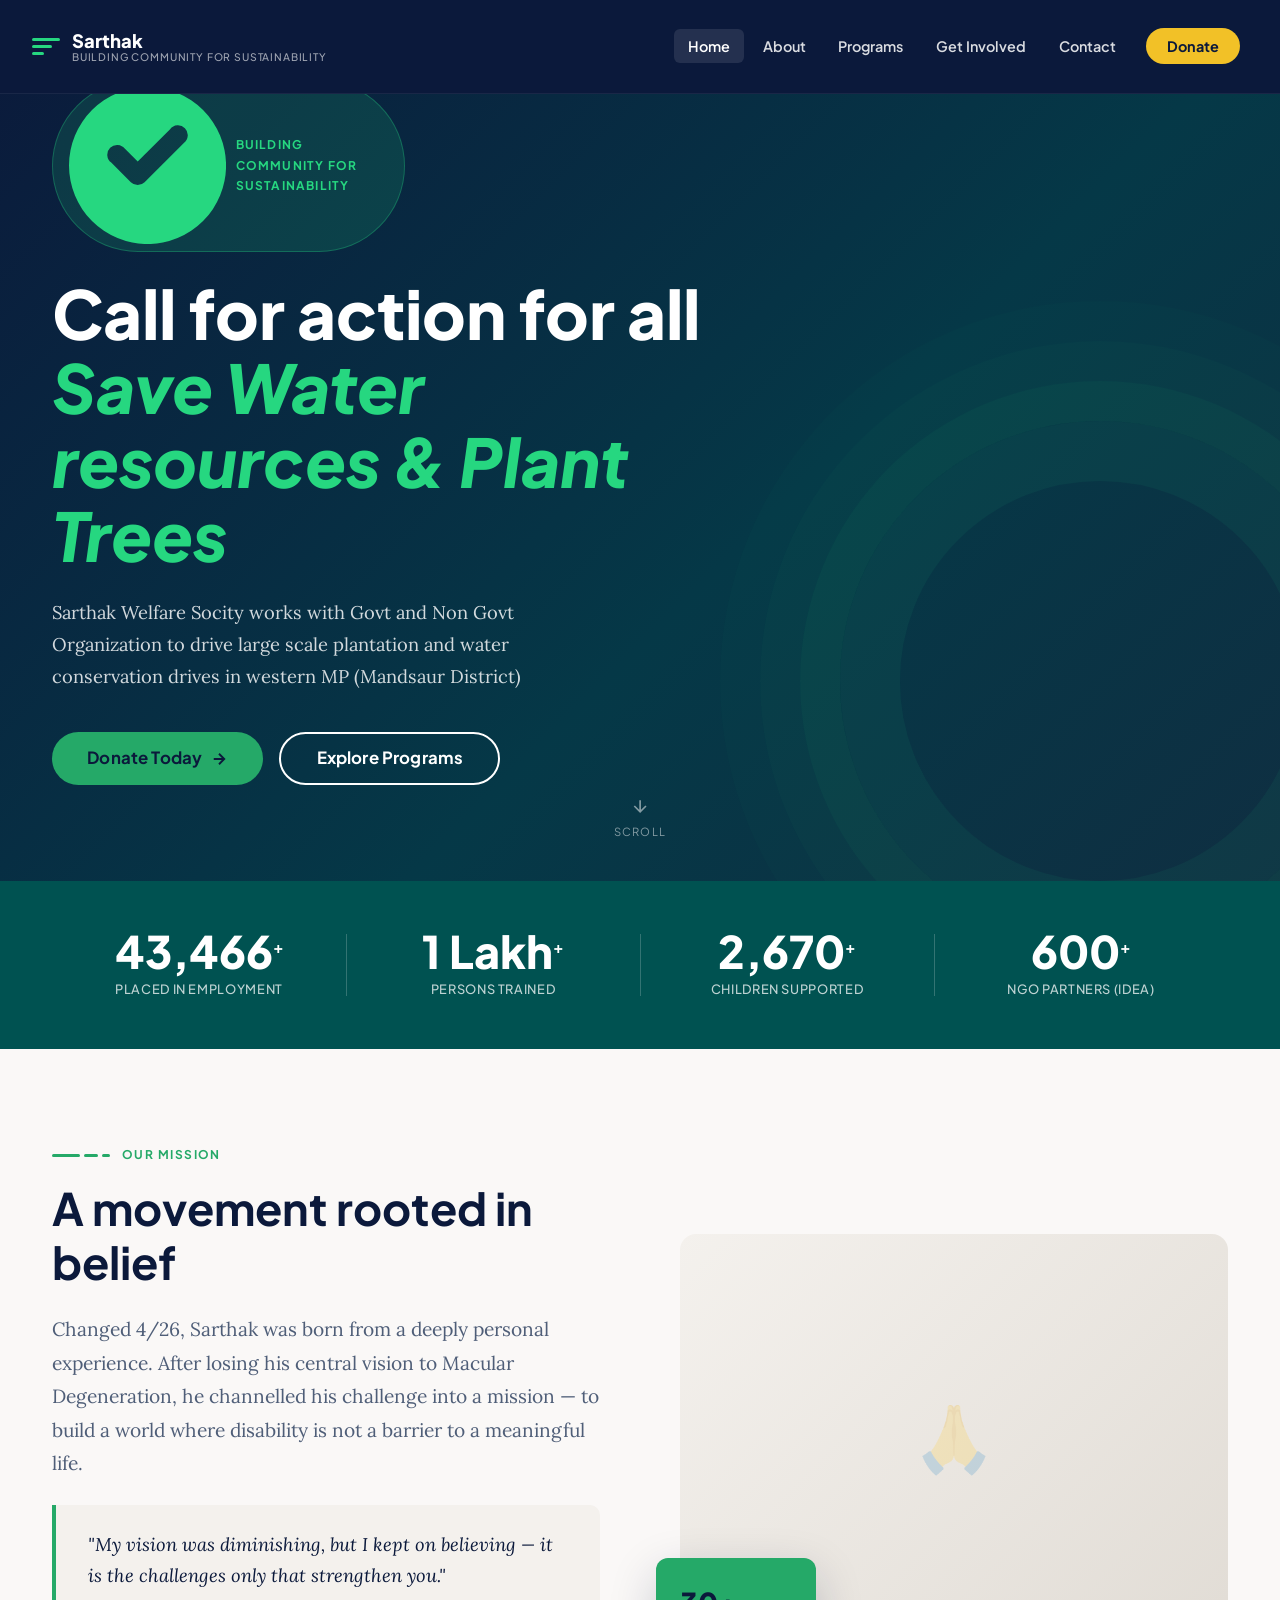
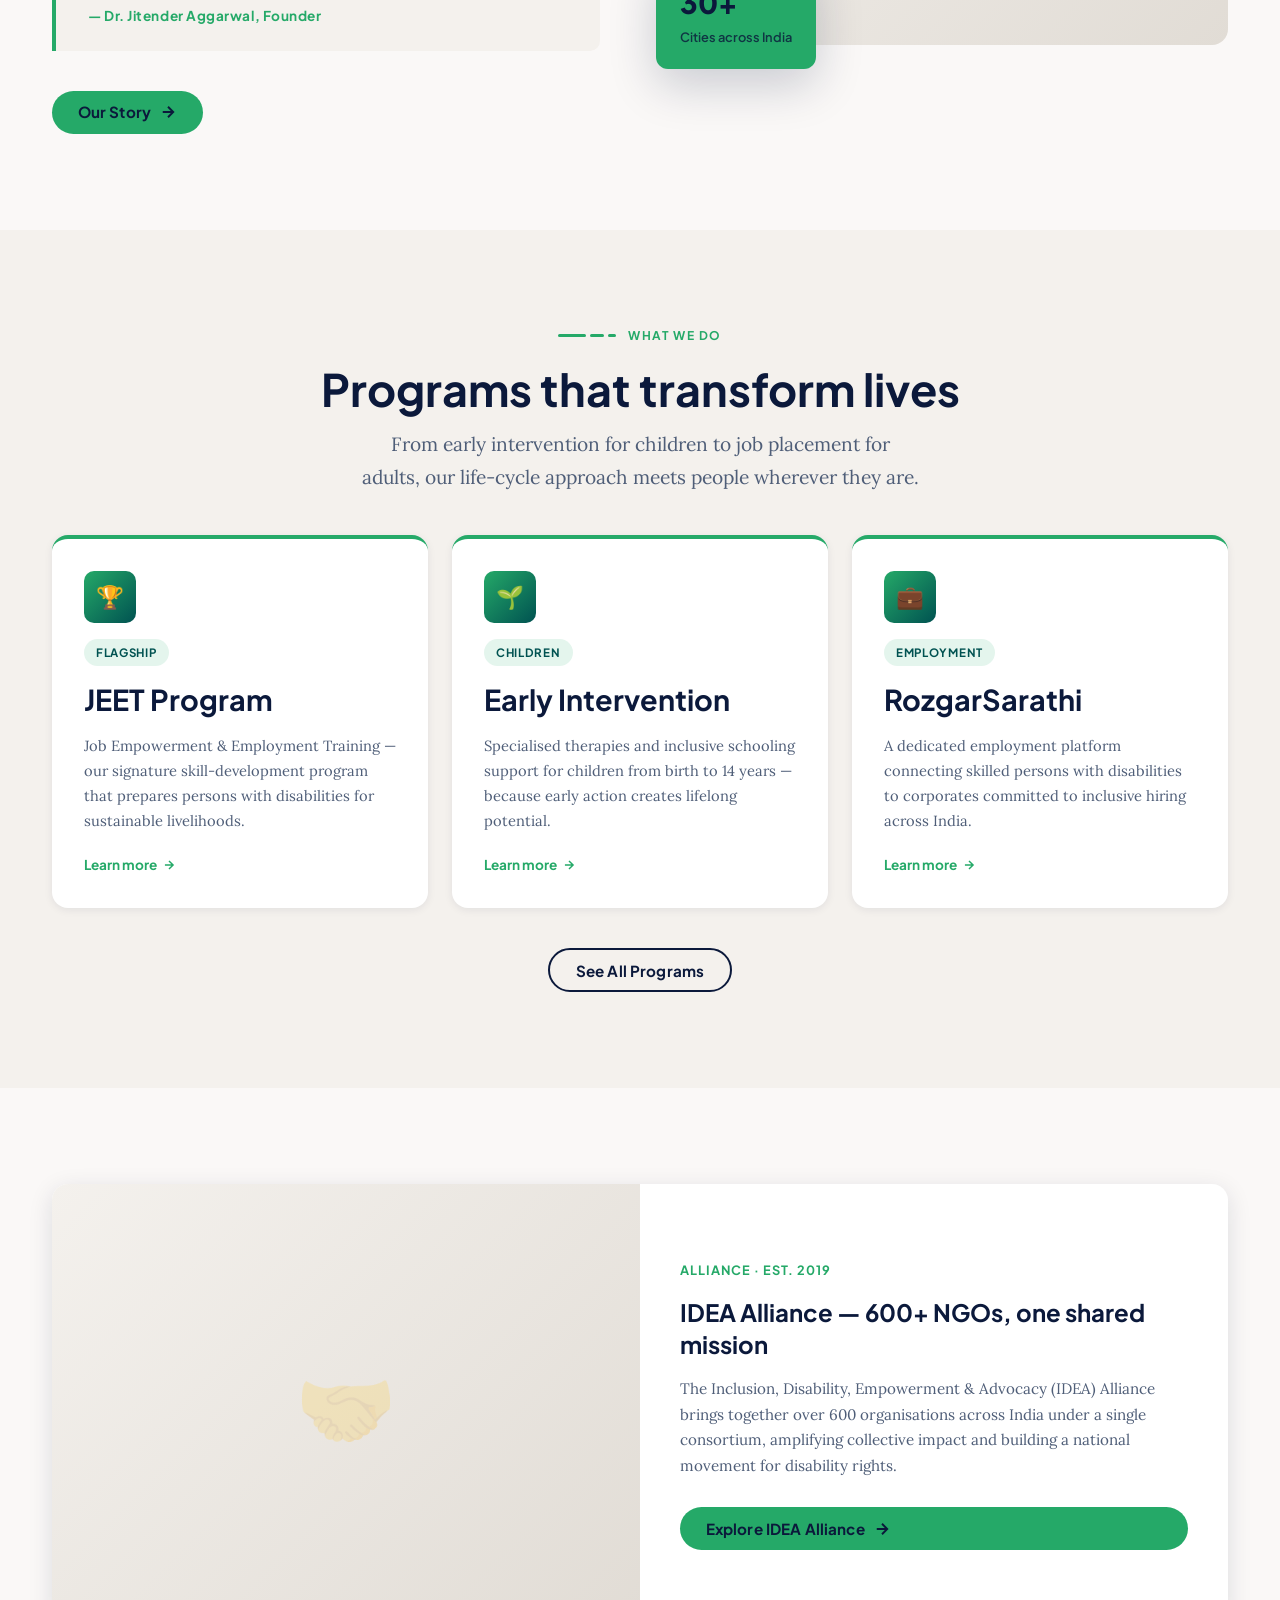
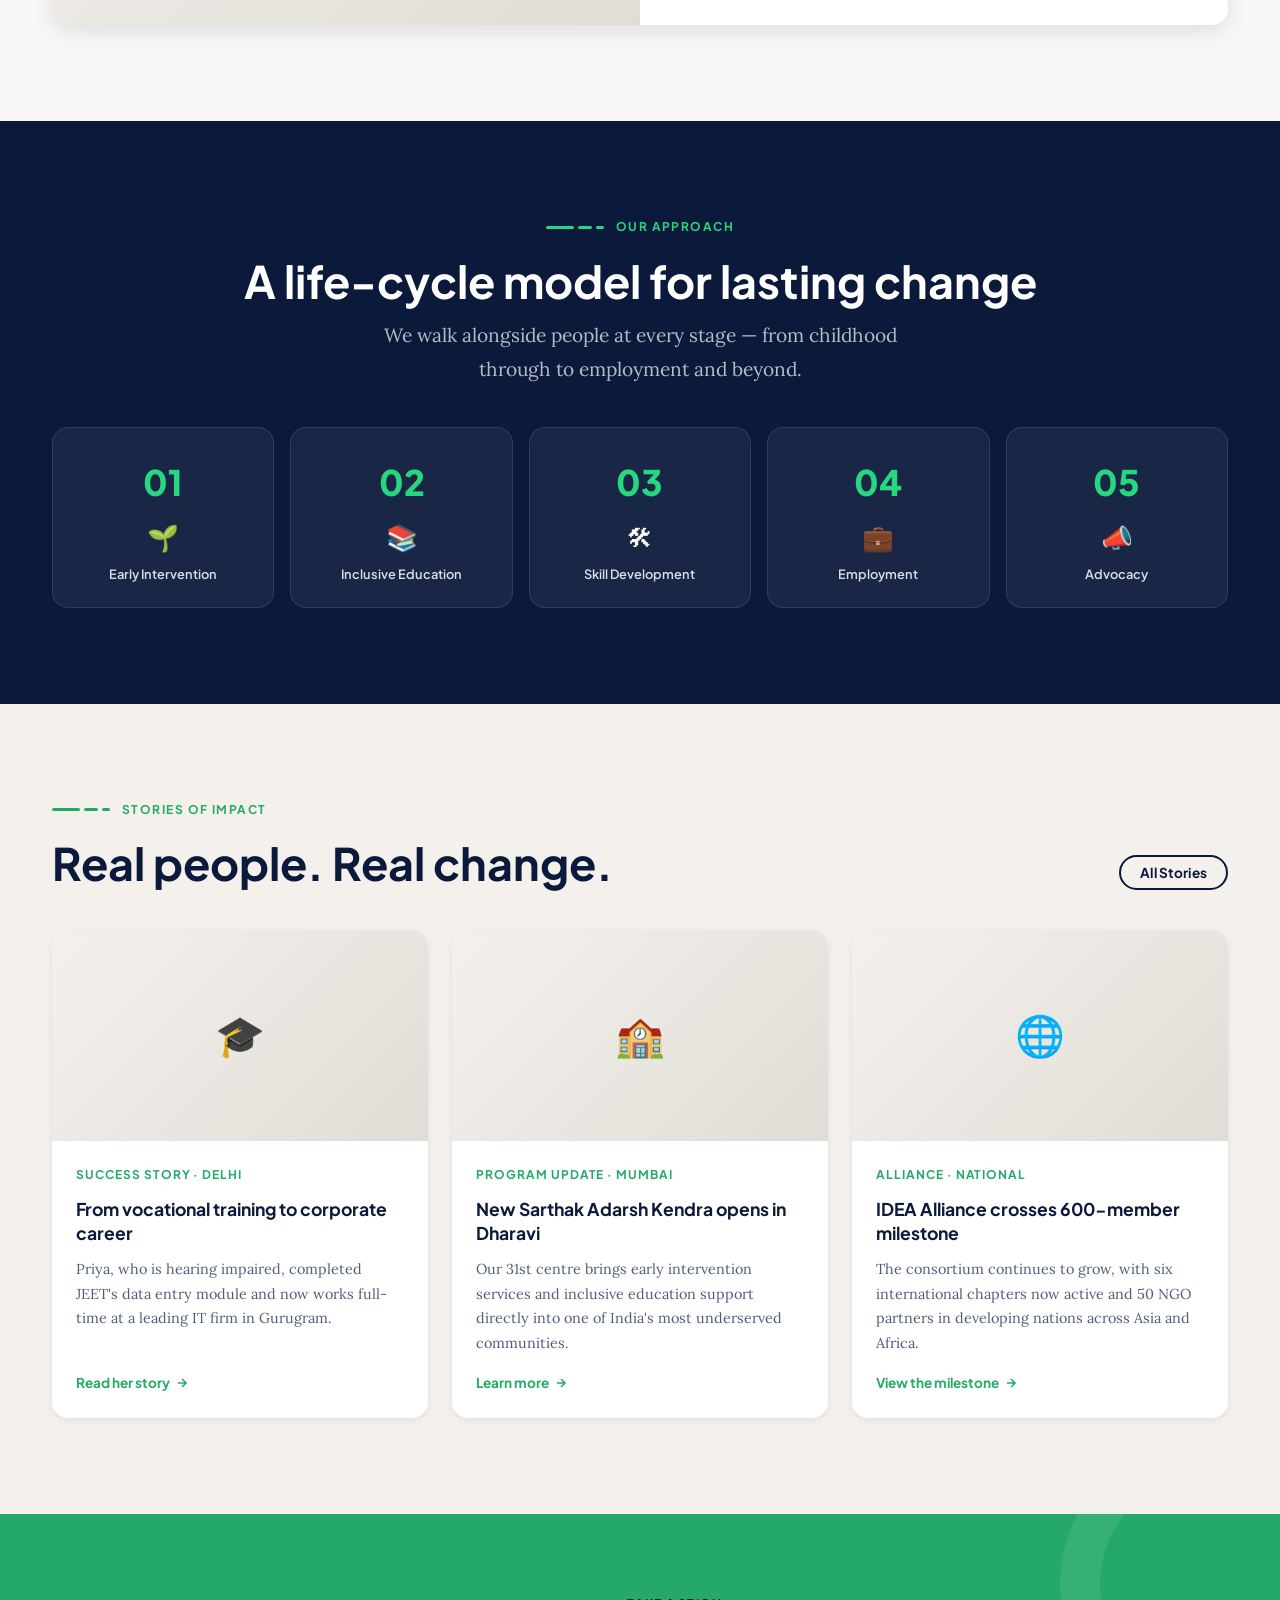
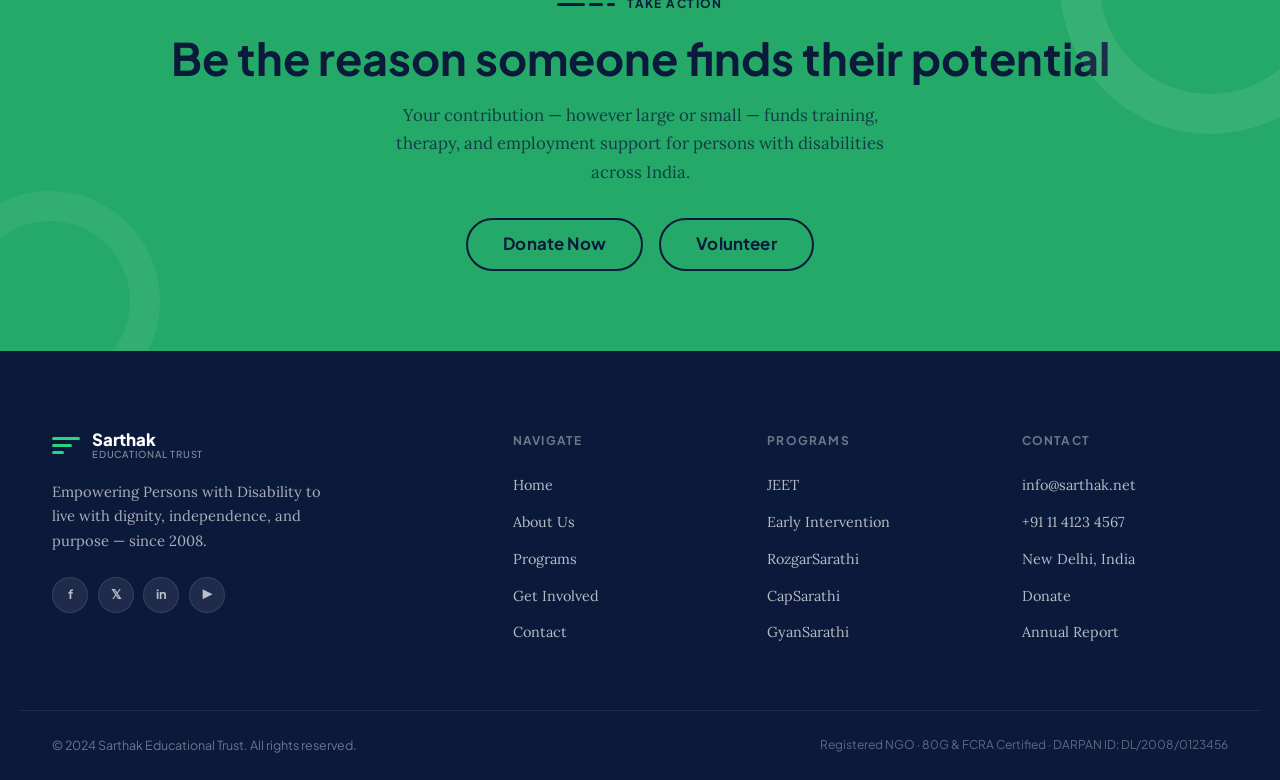
==== commit 1f0cc019: "changed 4/26" ====
--- a/index.html
+++ b/index.html
@@ -120,7 +120,7 @@
         </div>
         <h2>A movement rooted in belief</h2>
         <p class="lead mt-md">
-          Founded in 2008 by Dr. Jitender Aggarwal, Sarthak was born from a deeply personal experience. After losing his central vision to Macular Degeneration, he channelled his challenge into a mission — to build a world where disability is not a barrier to a meaningful life.
+          Changed 4/26, Sarthak was born from a deeply personal experience. After losing his central vision to Macular Degeneration, he channelled his challenge into a mission — to build a world where disability is not a barrier to a meaningful life.
         </p>
         <blockquote class="blockquote mt-md">
           "My vision was diminishing, but I kept on believing — it is the challenges only that strengthen you."
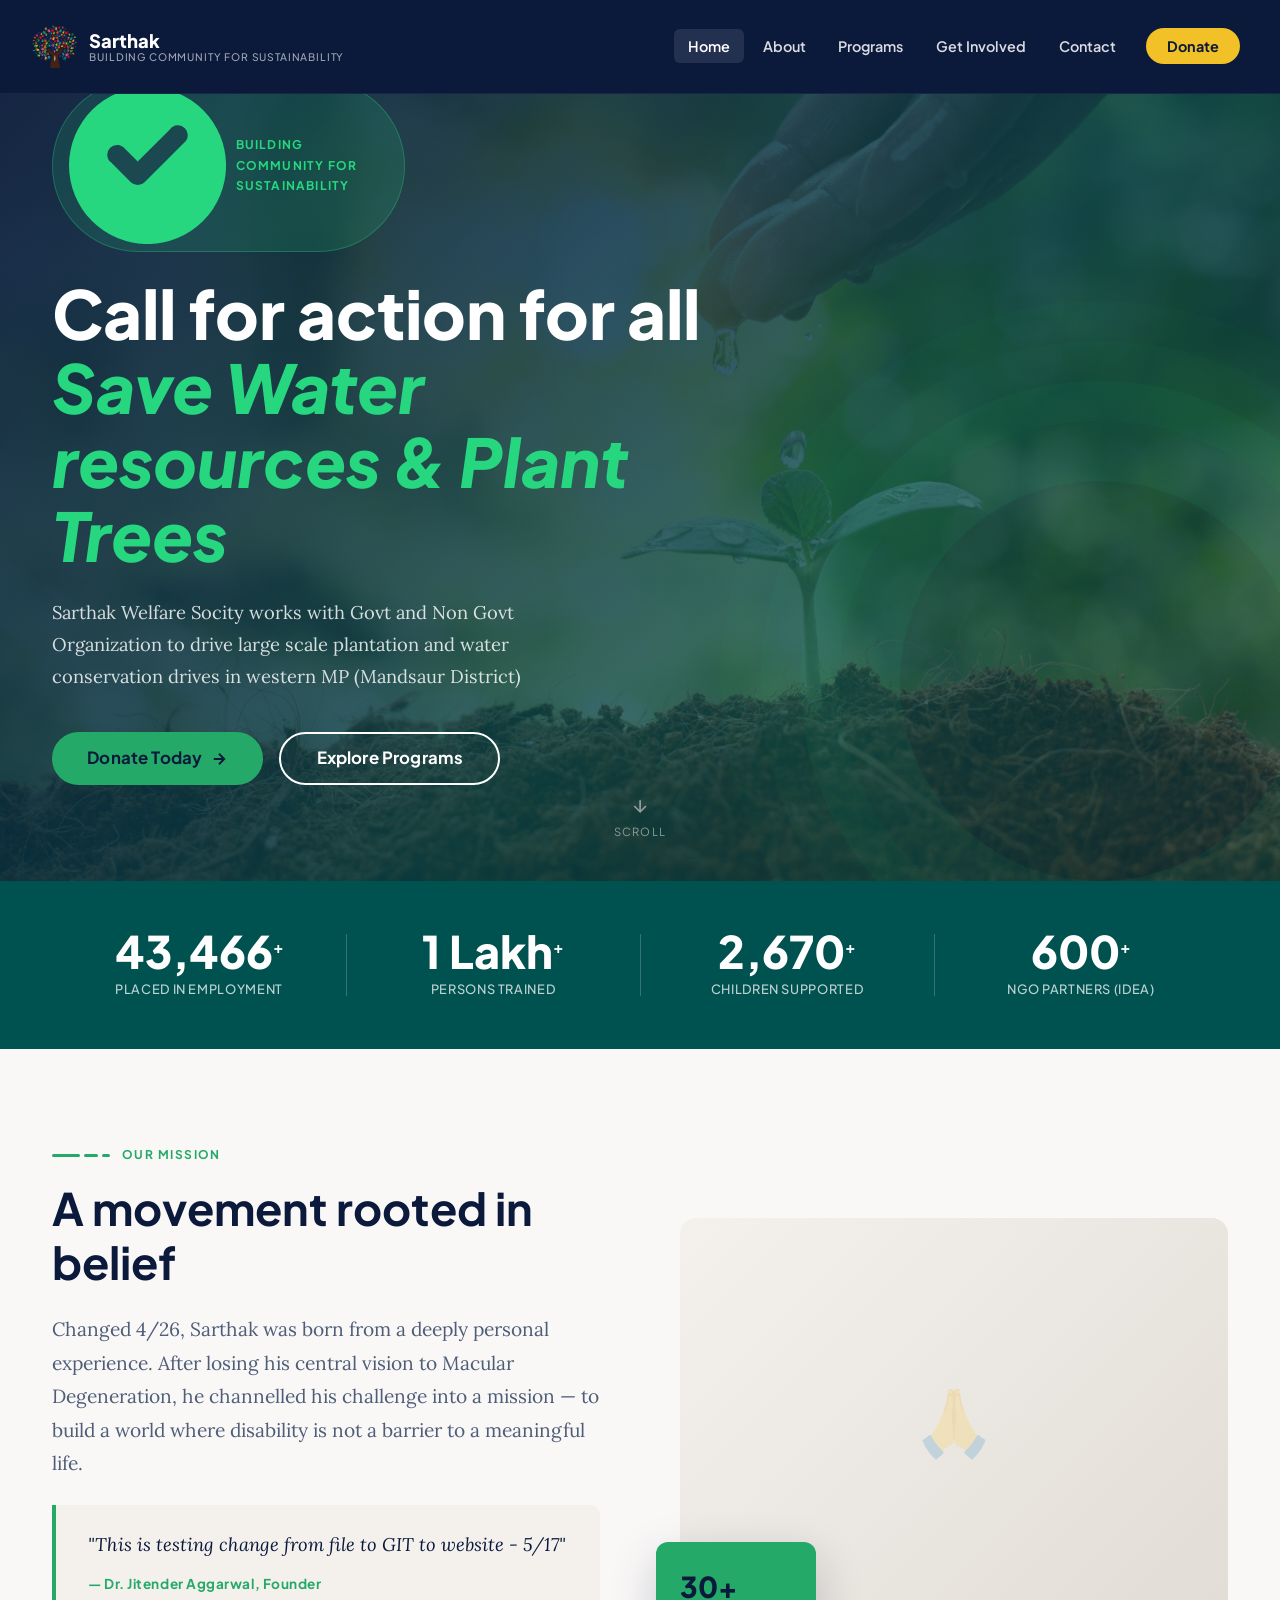
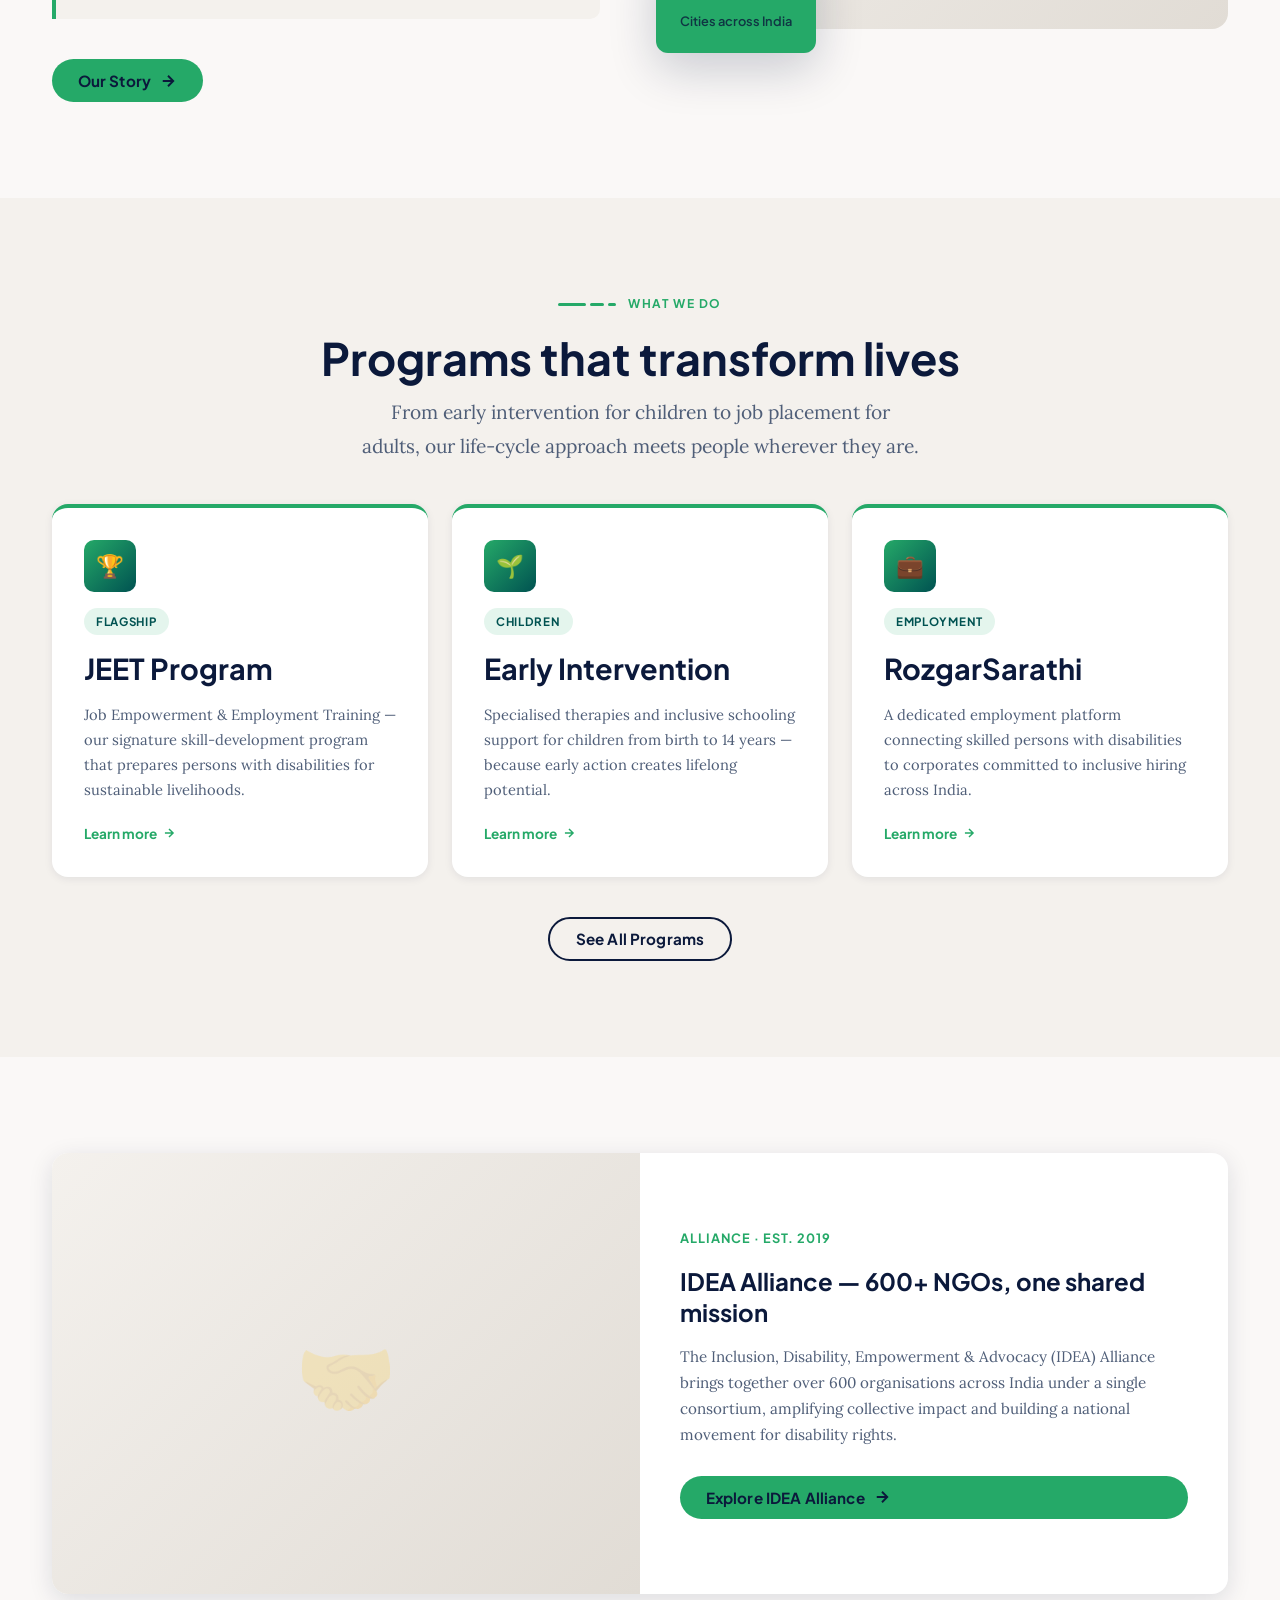
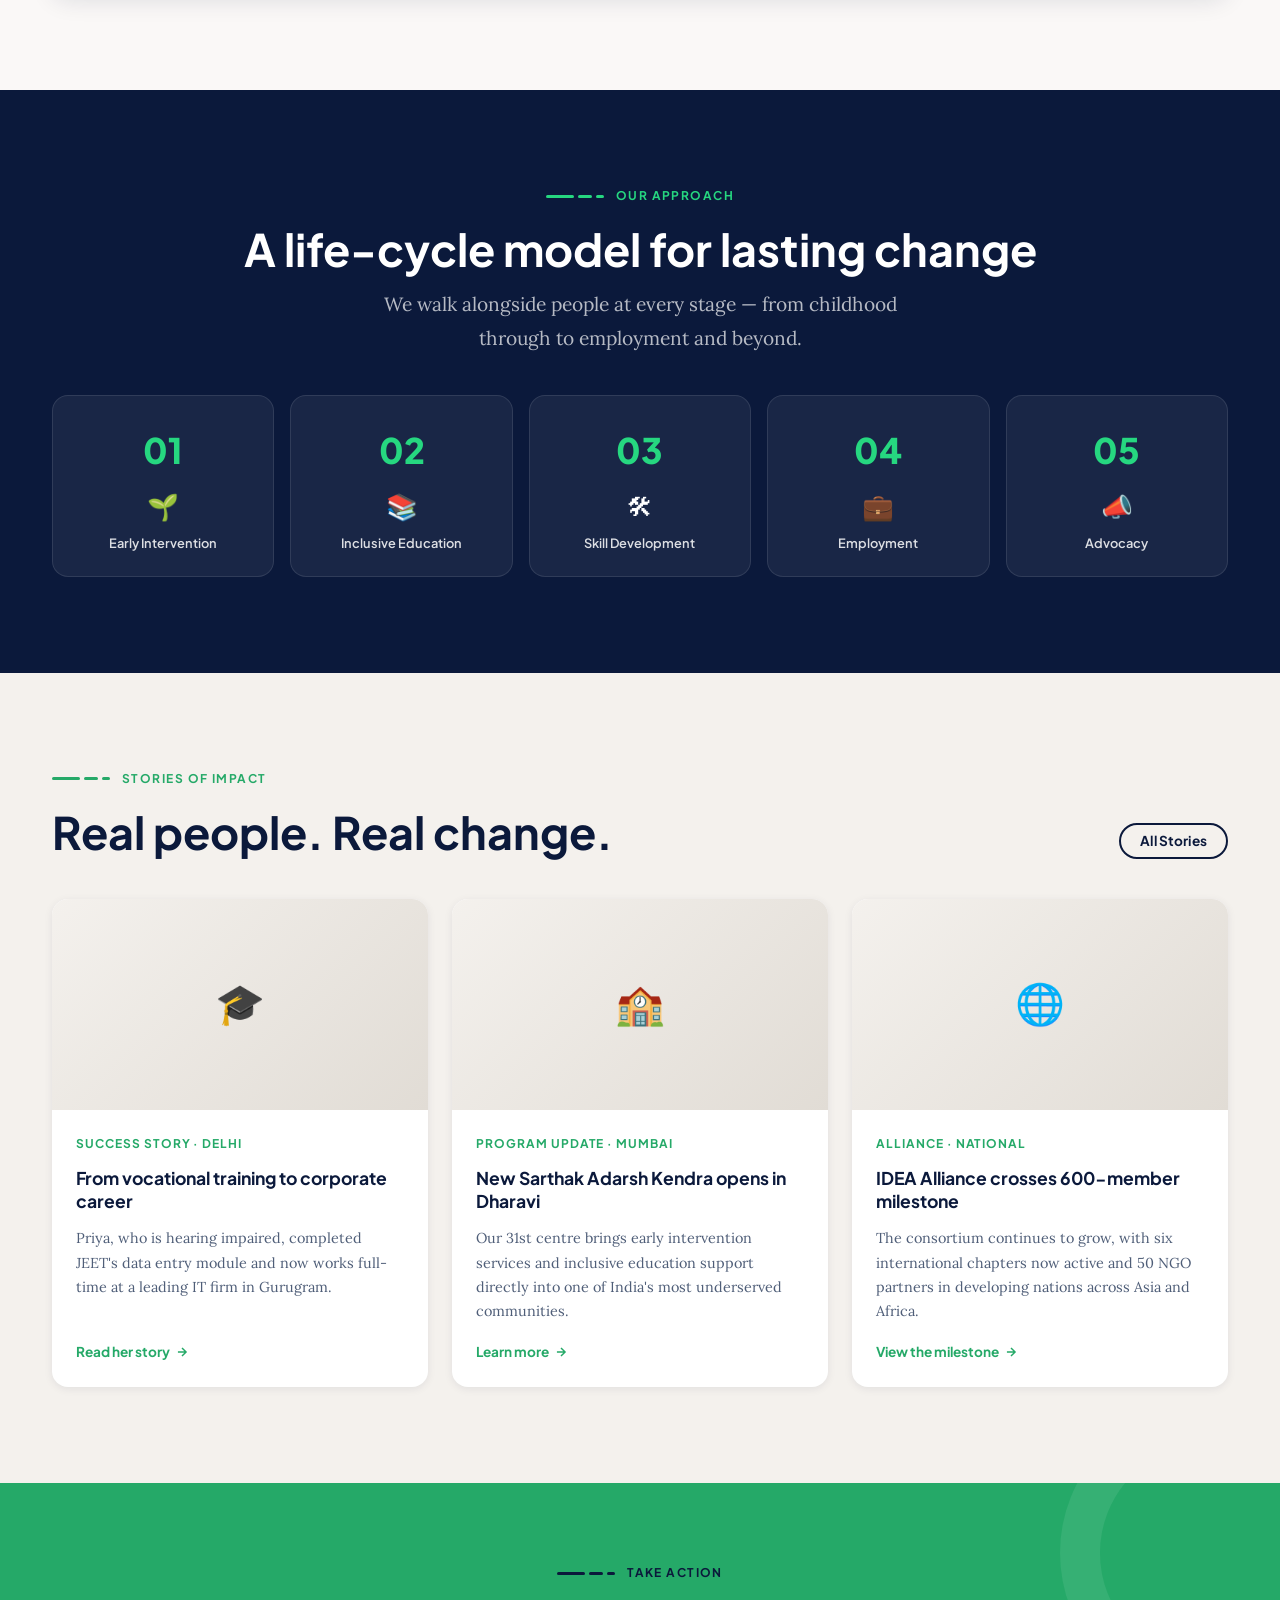
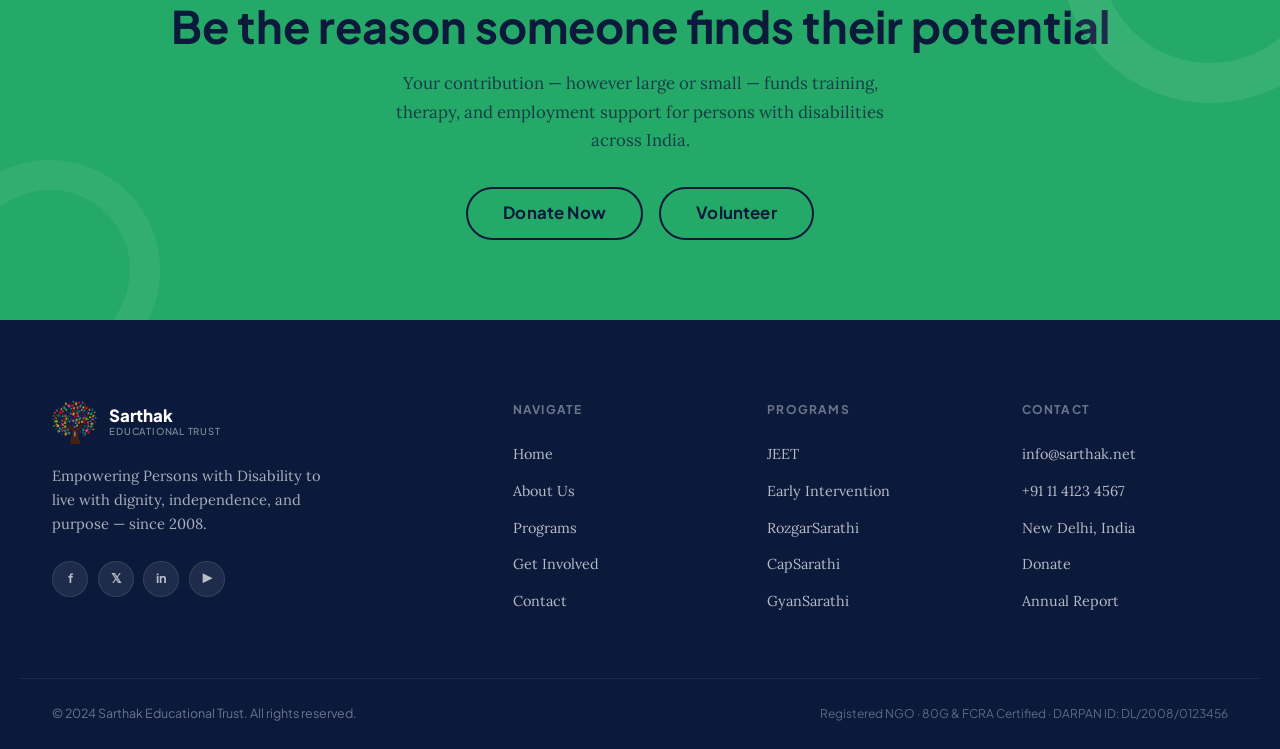
==== commit 075b7f5c: "Image changes on 5/17" ====
--- a/index.html
+++ b/index.html
@@ -15,7 +15,7 @@
   <div class="nav__inner">
     <a href="index.html" class="nav__logo">
       <div class="nav__logo-icon">
-        <span></span><span></span><span></span>
+        <img src="Images/Sarthak%20logo%20png.png" alt="Sarthak logo">
       </div>
       <div class="nav__logo-text">
         Sarthak
@@ -52,7 +52,7 @@
      HERO
 ══════════════════════════════════════════════════════ -->
 <section class="hero">
-  <div class="hero__bg" style="background-image: url('https://images.unsplash.com/photo-1509099836639-18ba1795216d?w=1600&auto=format');"></div>
+  <div class="hero__bg" style="background-image: url('Images/main_page_bg.jpg');"></div>
   <div class="hero__overlay"></div>
   <div class="hero__topo"></div>
 
@@ -123,7 +123,7 @@
           Changed 4/26, Sarthak was born from a deeply personal experience. After losing his central vision to Macular Degeneration, he channelled his challenge into a mission — to build a world where disability is not a barrier to a meaningful life.
         </p>
         <blockquote class="blockquote mt-md">
-          "My vision was diminishing, but I kept on believing — it is the challenges only that strengthen you."
+          "This is testing change from file to GIT to website - 5/17"
           <cite>— Dr. Jitender Aggarwal, Founder</cite>
         </blockquote>
         <a href="about.html" class="btn btn--green mt-lg">
@@ -339,7 +339,7 @@
   <div class="footer__grid">
     <div class="footer__brand">
       <div class="footer__brand-logo">
-        <div class="icon"><span></span><span></span><span></span></div>
+        <div class="icon"><img src="Images/Sarthak%20logo%20png.png" alt="Sarthak logo"></div>
         <div class="name">Sarthak <small>Educational Trust</small></div>
       </div>
       <p class="footer__tagline">Empowering Persons with Disability to live with dignity, independence, and purpose — since 2008.</p>
--- a/styles.css
+++ b/styles.css
@@ -206,6 +206,12 @@
   flex-direction: column;
   gap: 4px;
 }
+.nav__logo-icon img {
+  height: 44px;
+  width: auto;
+  display: block;
+  object-fit: contain;
+}
 .nav__logo-icon span {
   display: block;
   height: 3px;
@@ -963,6 +969,12 @@
   display: flex;
   flex-direction: column;
   gap: 4px;
+}
+.footer__brand-logo .icon img {
+  height: 44px;
+  width: auto;
+  display: block;
+  object-fit: contain;
 }
 .footer__brand-logo .icon span {
   display: block;
